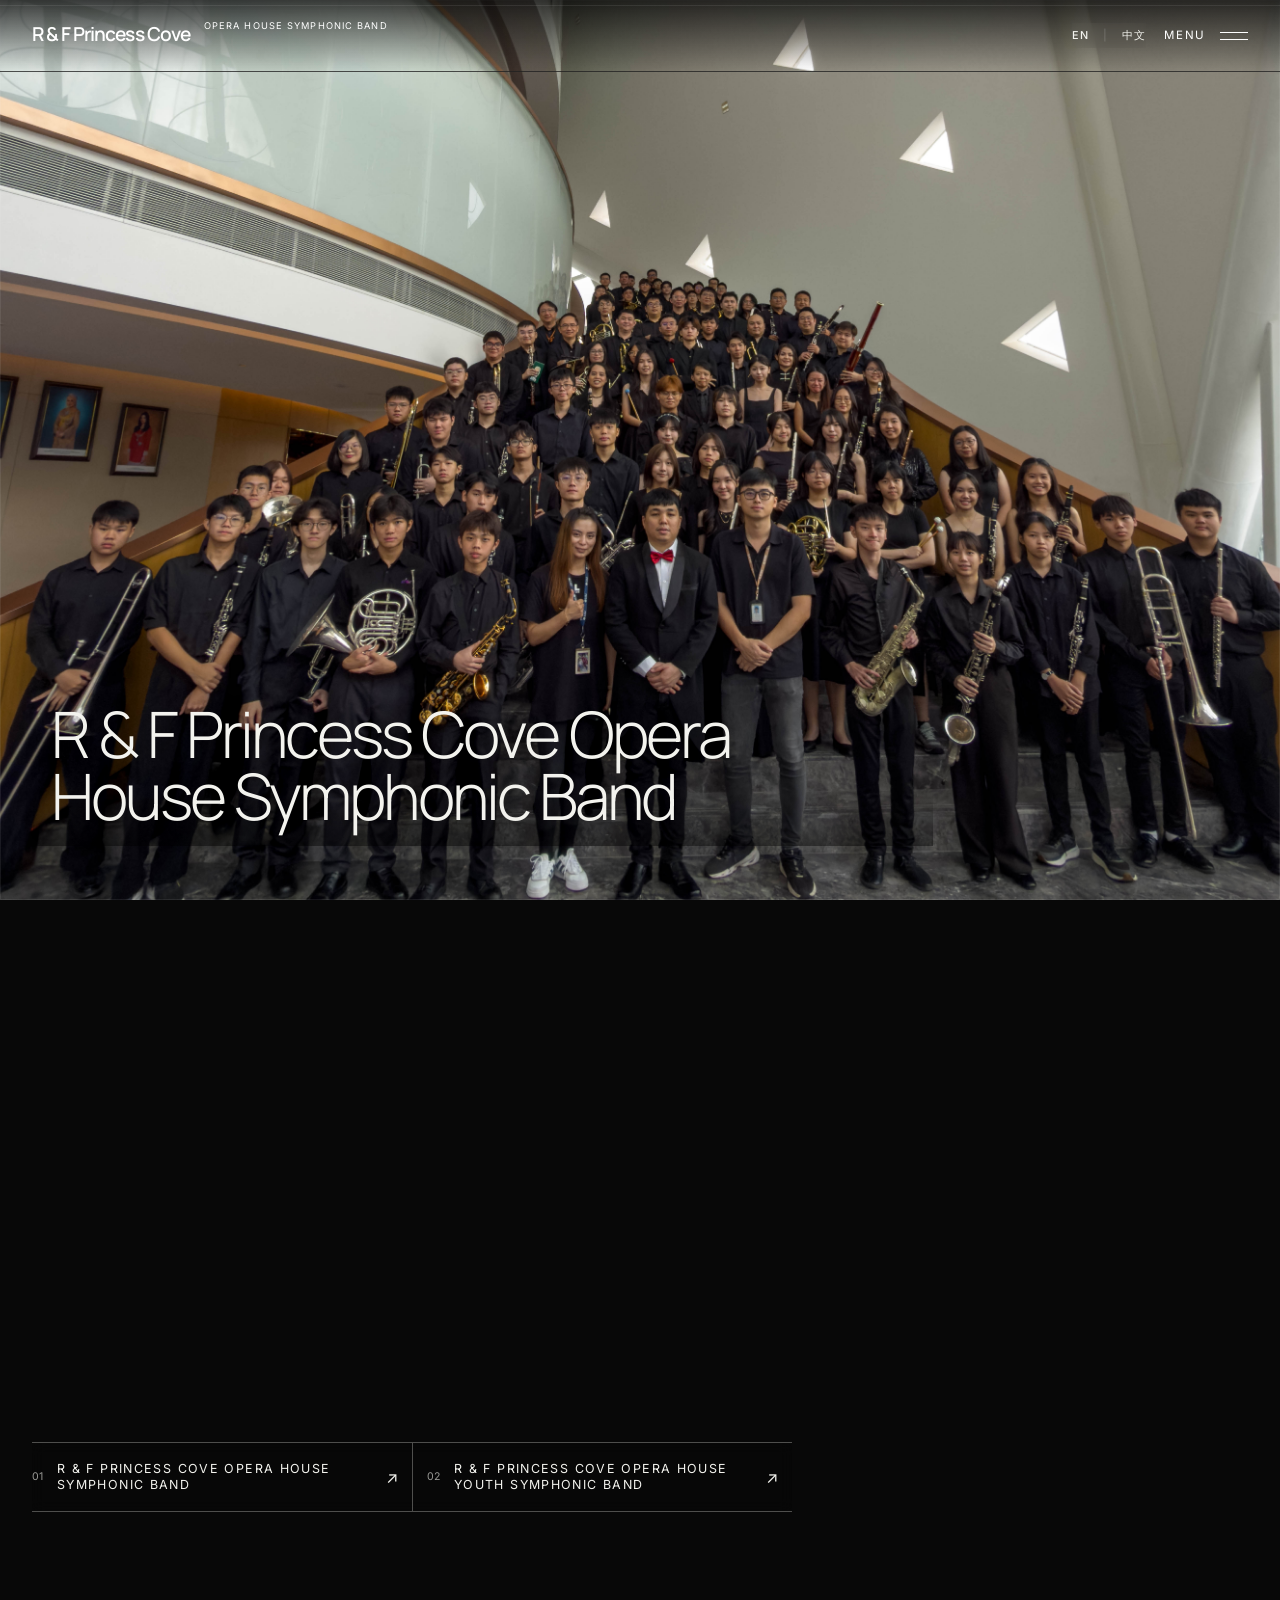
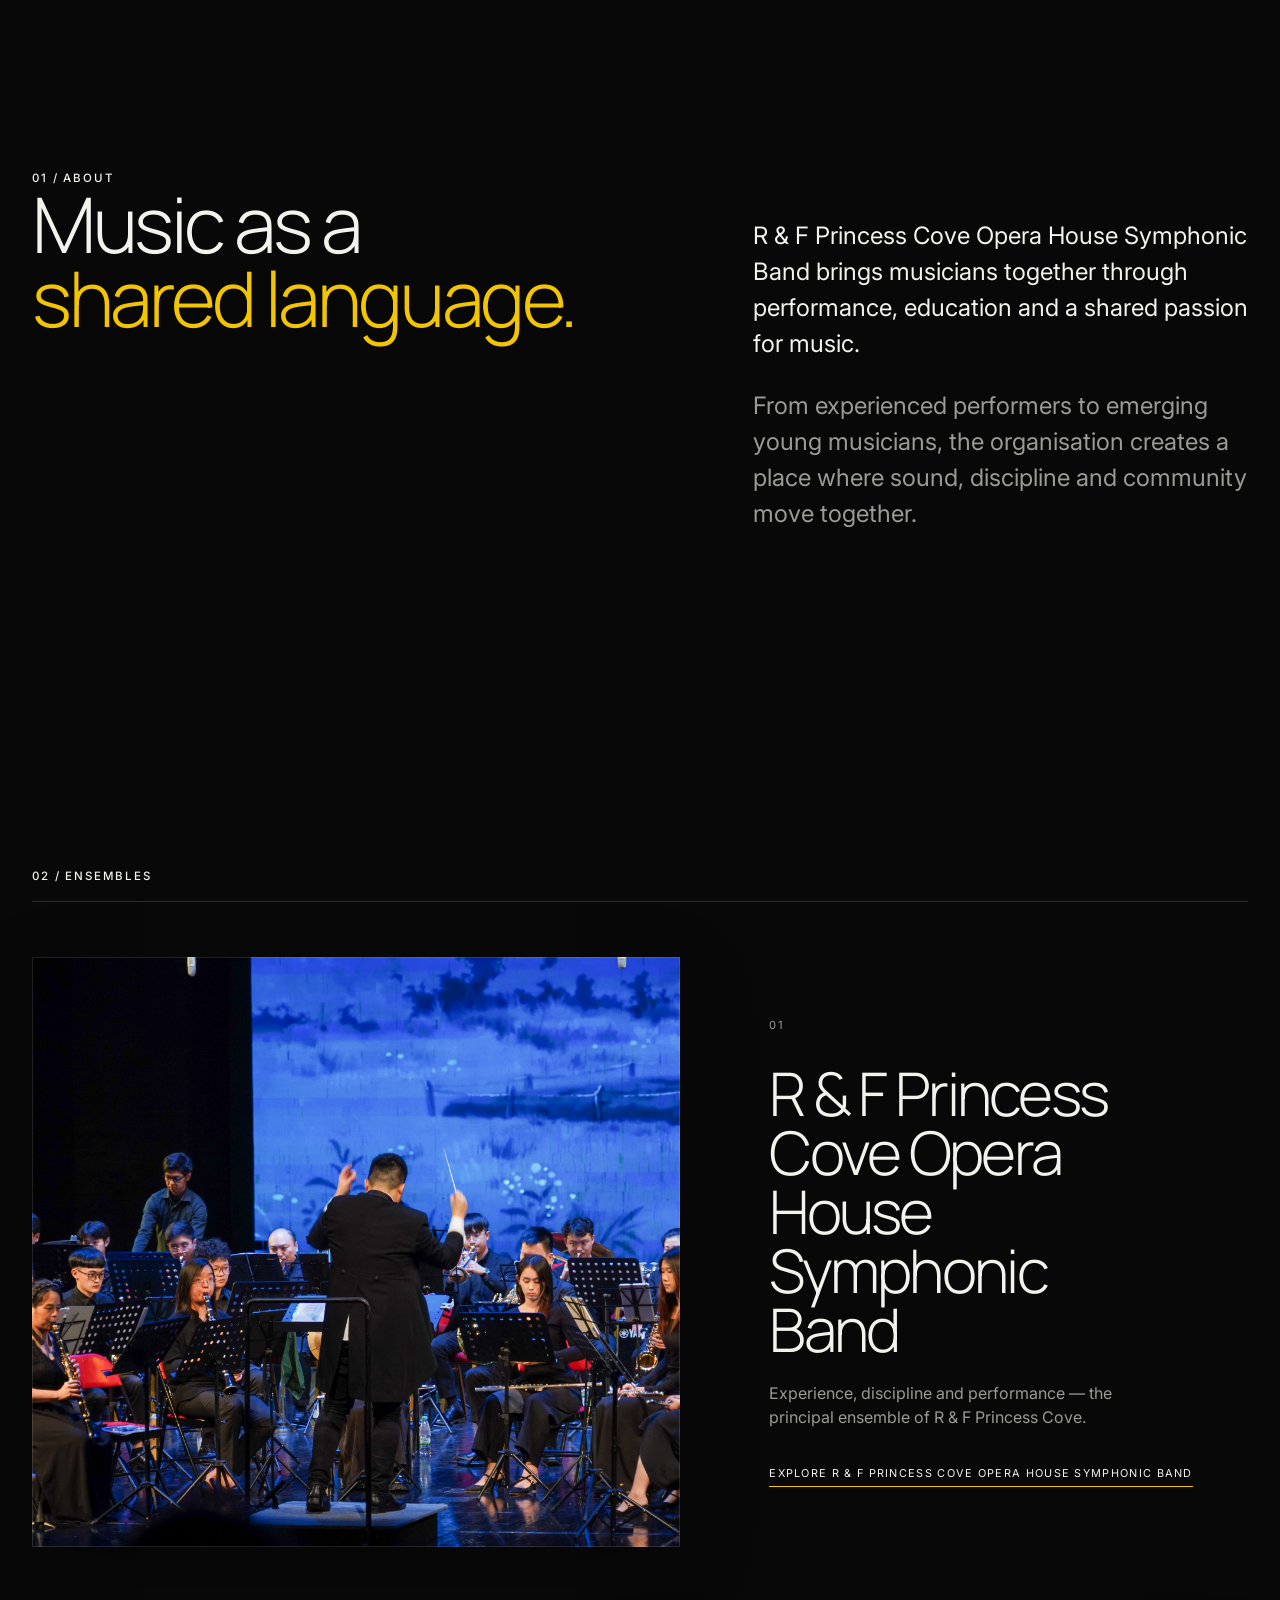
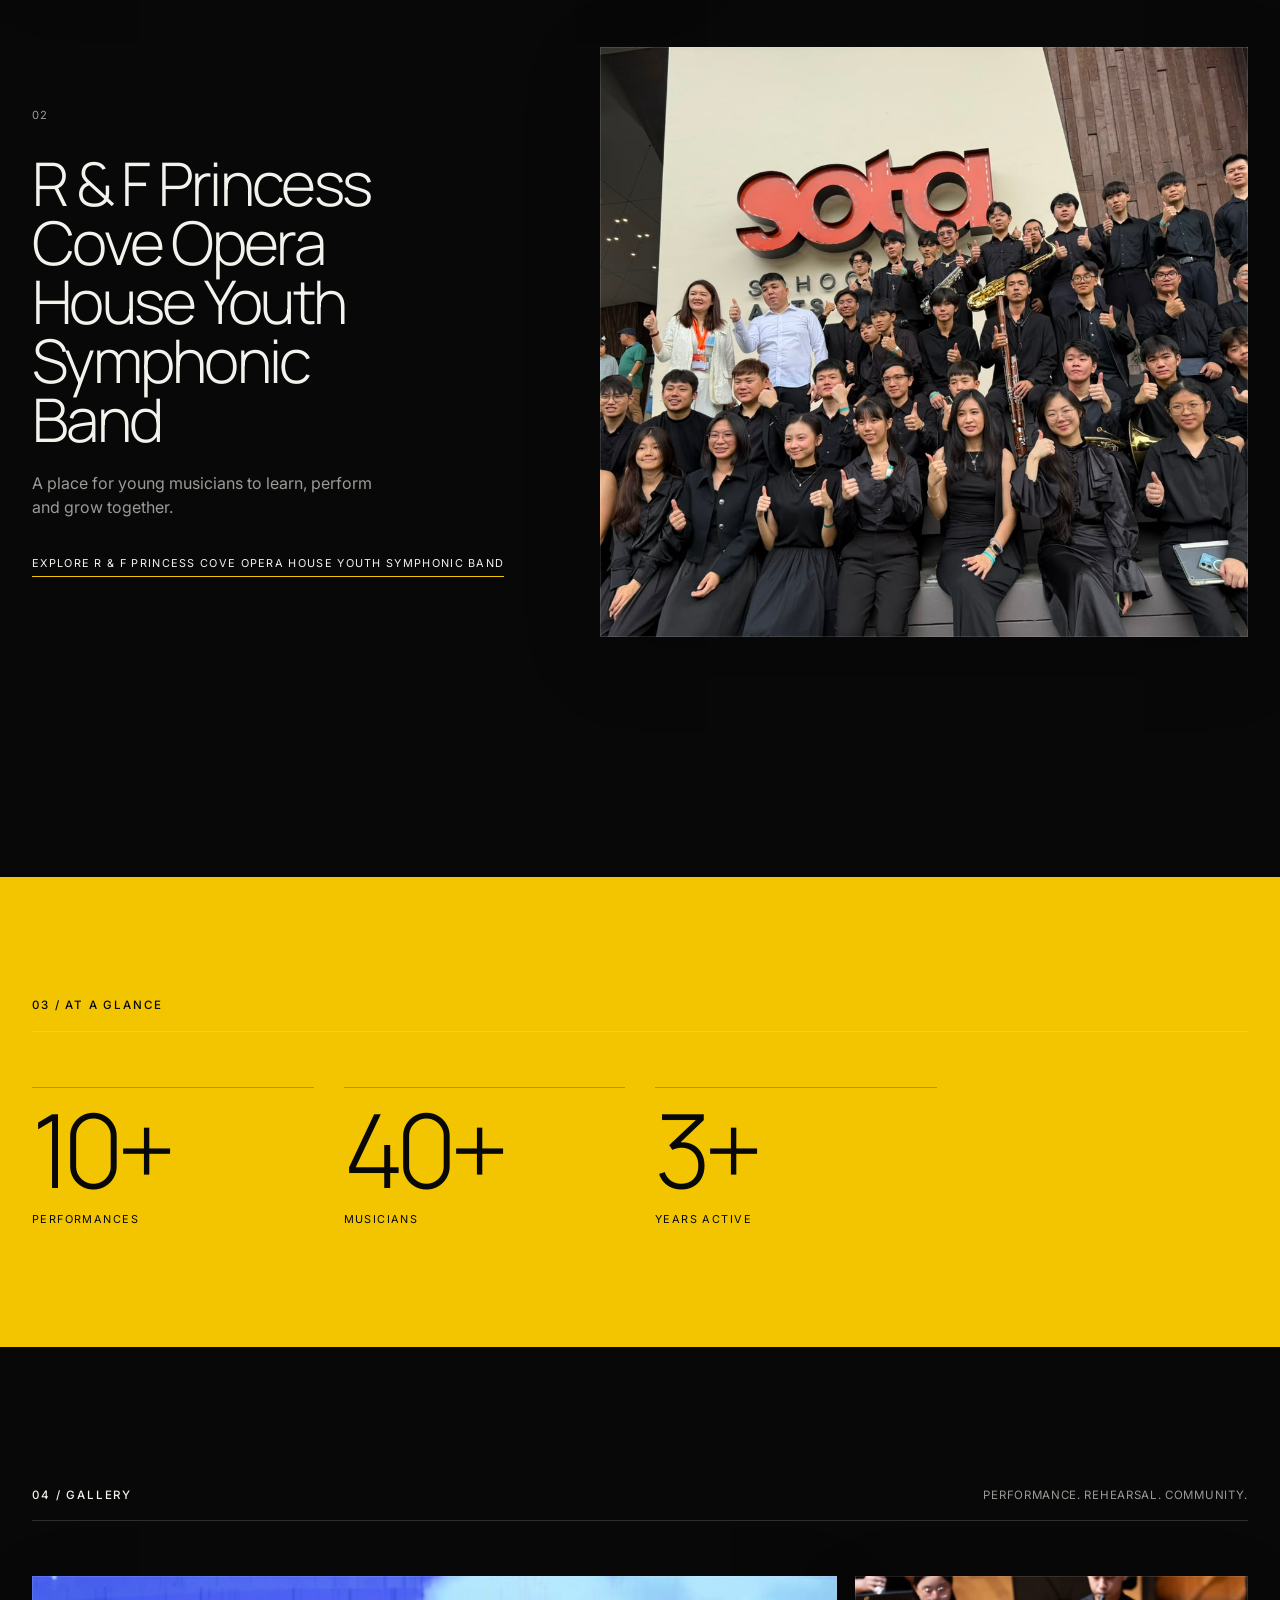
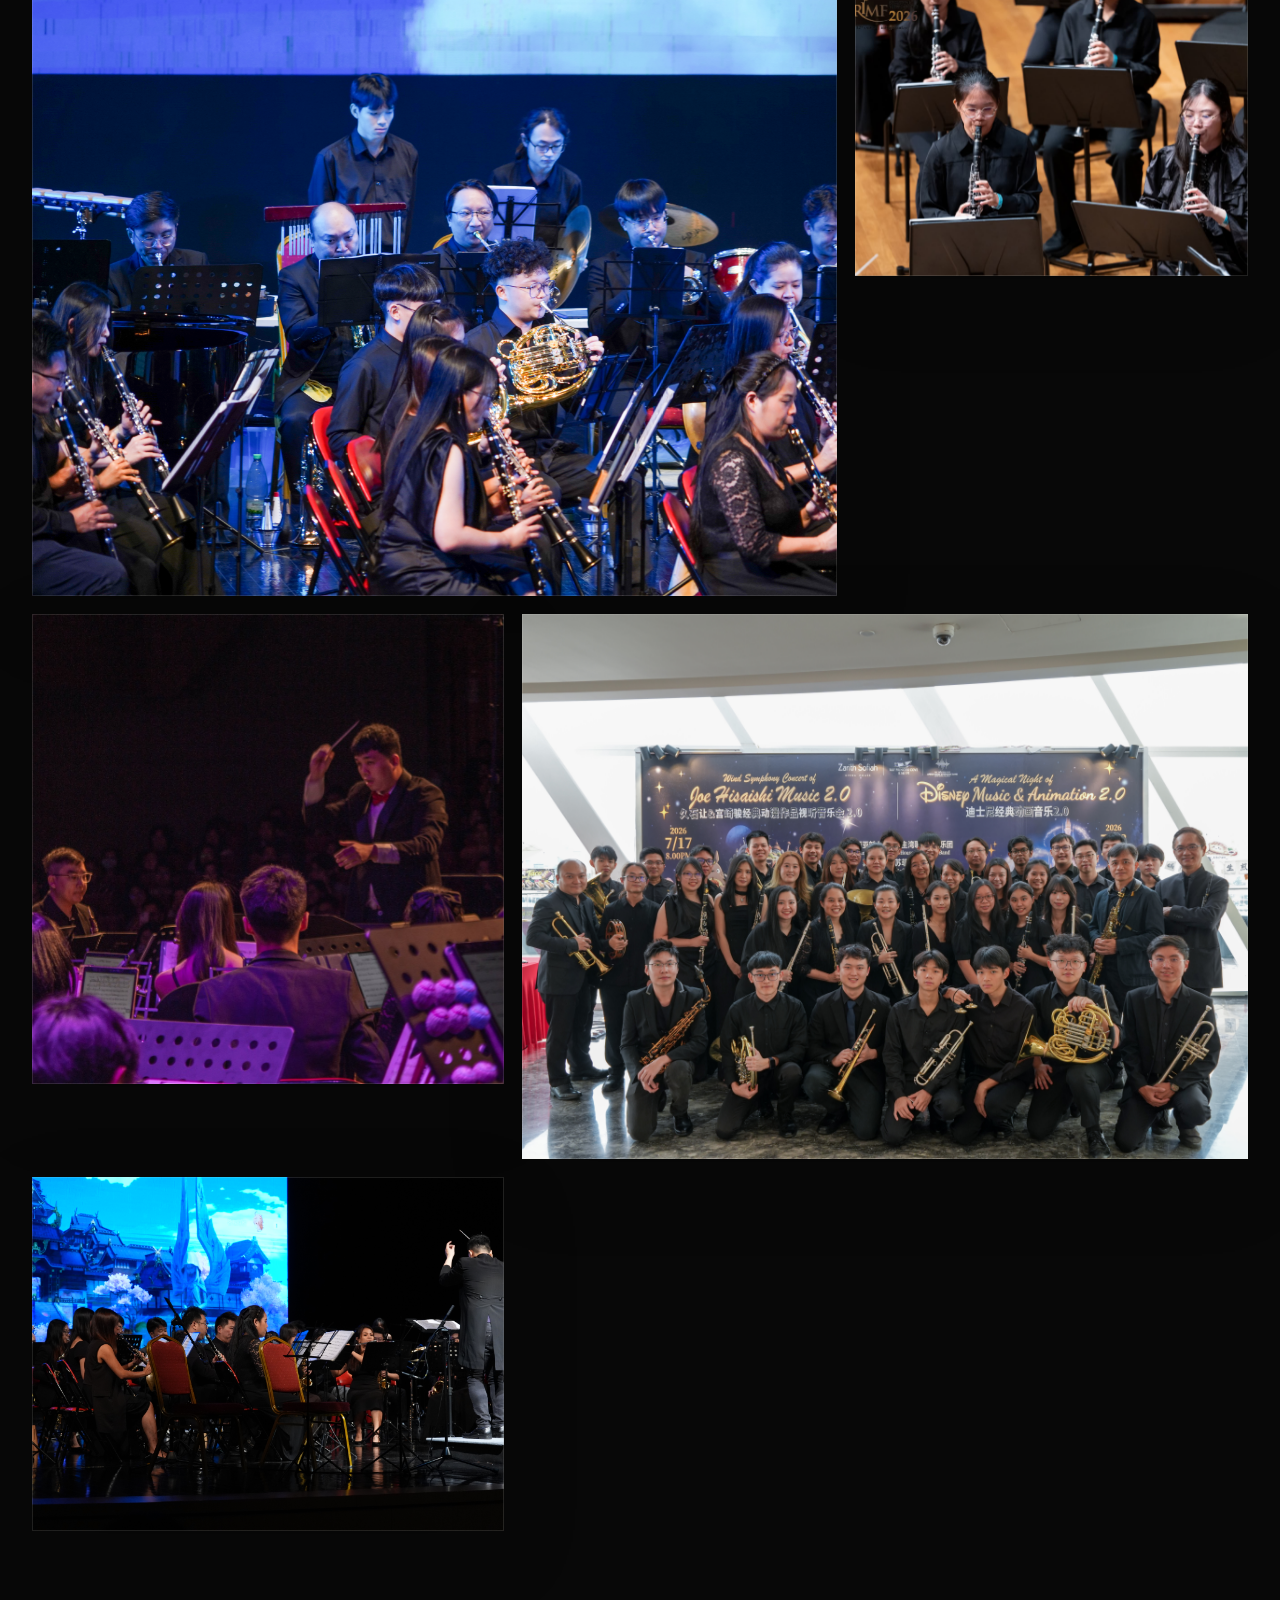
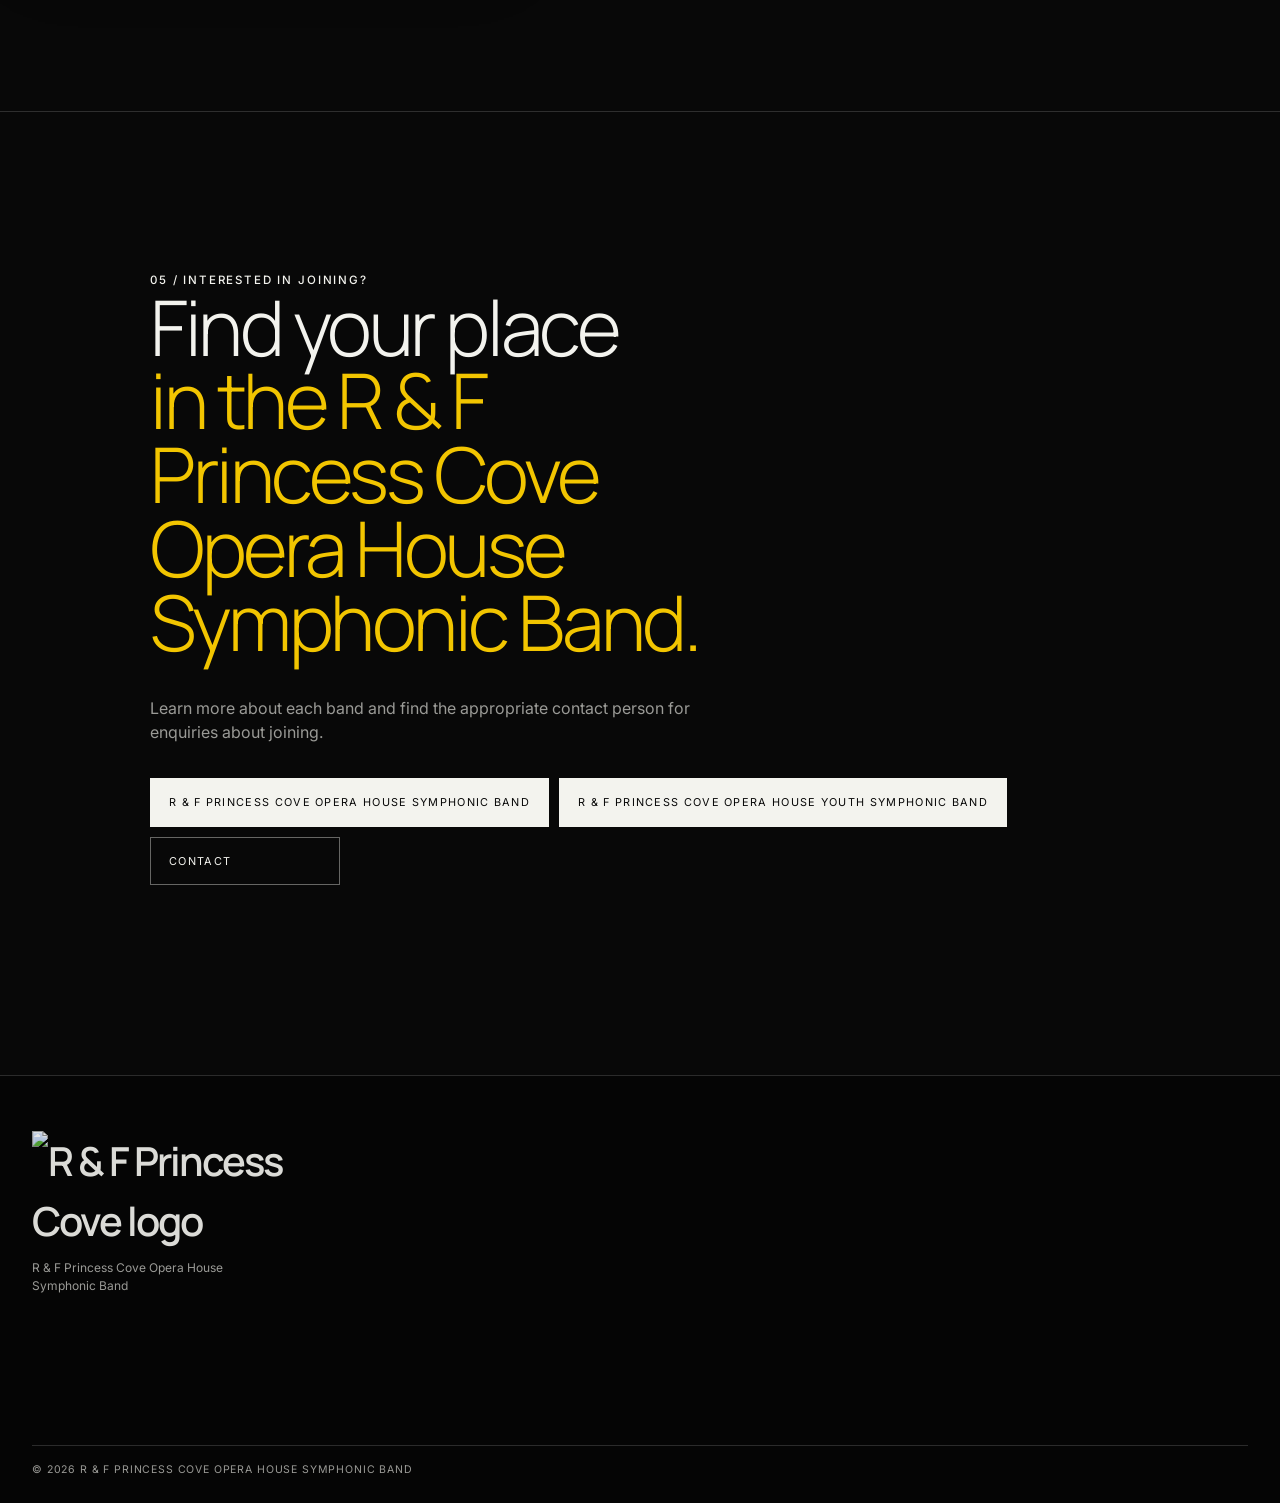
==== index.html @ afe21efc "first upload" ====
<!DOCTYPE html>
<html lang="en">
<head>
<meta charset="utf-8"/>
<meta content="width=device-width, initial-scale=1.0" name="viewport"/>
<meta content="R &amp; F Princess Cove Opera House Symphonic Band (Opera House Symphonic Band) — R &amp; F Princess Cove Opera House Symphonic Band and R &amp; F Princess Cove Opera House Youth Symphonic Band." name="description"/>
<title data-bilingual="" data-en="R &amp; F Princess Cove — R &amp; F Princess Cove Opera House Symphonic Band" data-zh="查丽苏菲雅歌剧院管乐团 — R &amp; F Princess Cove">R &amp; F Princess Cove — R &amp; F Princess Cove Opera House Symphonic Band</title>
<link href="https://fonts.googleapis.com" rel="preconnect"/>
<link crossorigin="" href="https://fonts.gstatic.com" rel="preconnect"/>
<link href="https://fonts.googleapis.com/css2?family=Inter:wght@300;400;500&amp;family=Manrope:wght@300;400;500;600&amp;display=swap" rel="stylesheet"/>
<link href="css/base.css" rel="stylesheet"/>
<link href="css/components.css" rel="stylesheet"/>
<link href="css/home.css" rel="stylesheet"/>
</head>
<body data-page="index">
<a class="skip-link" data-bilingual="" data-en="Skip to content" data-zh="跳到主要内容" href="#main-content">Skip to content</a>
<div class="scroll-progress" data-scroll-progress=""></div>
<header class="site-header" data-header=""><a aria-label="R &amp; F Princess Cove home" class="brand" href="#top"><span class="brand-mark" data-bilingual="" data-en="R &amp; F Princess Cove" data-zh="R &amp; F Princess Cove">R &amp; F Princess Cove</span><span class="brand-subtitle" data-bilingual="" data-en="OPERA HOUSE SYMPHONIC BAND" data-zh="歌剧院管乐团">OPERA HOUSE SYMPHONIC BAND</span></a><div class="header-controls"><button aria-label="Change language" class="language-toggle" data-language-switch="true" type="button"><span>EN</span><span aria-hidden="true" class="lang-divider">|</span><span>中文</span></button><button aria-controls="site-menu" aria-expanded="false" class="menu-toggle" data-menu-toggle="" type="button"><span data-bilingual="" data-en="MENU" data-zh="菜单">MENU</span><span aria-hidden="true" class="menu-icon"><i></i><i></i></span></button></div></header>
<div aria-hidden="true" class="menu-overlay" data-menu="" id="site-menu"><div class="menu-shell"><div class="menu-head"><div class="menu-brand-block"><span class="menu-kicker" data-bilingual="" data-en="R &amp; F PRINCESS COVE" data-zh="R &amp; F PRINCESS COVE">R &amp; F PRINCESS COVE</span><span class="menu-caption" data-bilingual="" data-en="OPERA HOUSE SYMPHONIC BAND" data-zh="歌剧院管乐团">OPERA HOUSE SYMPHONIC BAND</span></div><button aria-label="Close menu" class="menu-close" data-menu-toggle-close="" type="button"><span data-bilingual="" data-en="CLOSE" data-zh="关闭">CLOSE</span> ×</button></div><div class="menu-layout"><nav aria-label="Main navigation" class="menu-primary"><a class="menu-main-link" data-menu-link="" href="index.html"><span data-bilingual="" data-en="Home" data-zh="首页">Home</span><small>01</small></a><a class="menu-main-link" data-menu-link="" href="master-band.html"><span data-bilingual="" data-en="R &amp; F Princess Cove Opera House Symphonic Band" data-zh="查丽苏菲雅歌剧院管乐团">R &amp; F Princess Cove Opera House Symphonic Band</span><small>02</small></a><a class="menu-main-link" data-menu-link="" href="youth-band.html"><span data-bilingual="" data-en="R &amp; F Princess Cove Opera House Youth Symphonic Band" data-zh="查丽苏菲雅歌剧院青年团">R &amp; F Princess Cove Opera House Youth Symphonic Band</span><small>03</small></a><a class="menu-main-link" data-menu-link="" href="contact.html"><span data-bilingual="" data-en="Contact" data-zh="联系我们">Contact</span><small>04</small></a></nav><aside aria-label="Band shortcuts" class="menu-featured"><a class="menu-band-card menu-band-master" data-menu-link="" href="master-band.html"><span class="menu-band-card-bg"></span><span class="menu-band-card-copy"><span class="menu-band-meta" data-bilingual="" data-en="R &amp; F Princess Cove Opera House Symphonic Band" data-zh="查丽苏菲雅歌剧院管乐团">R &amp; F Princess Cove Opera House Symphonic Band</span><strong>01</strong><span class="menu-band-card-title" data-bilingual="" data-en="R &amp; F Princess Cove Opera House Symphonic Band" data-zh="查丽苏菲雅歌剧院管乐团">R &amp; F Princess Cove Opera House Symphonic Band</span><span class="menu-band-cta" data-bilingual="" data-en="Open page ↗" data-zh="进入页面 ↗">Open page ↗</span></span></a><a class="menu-band-card menu-band-youth" data-menu-link="" href="youth-band.html"><span class="menu-band-card-bg"></span><span class="menu-band-card-copy"><span class="menu-band-meta" data-bilingual="" data-en="Youth" data-zh="青年团">Youth</span><strong>02</strong><span class="menu-band-card-title" data-bilingual="" data-en="R &amp; F Princess Cove Opera House Youth Symphonic Band" data-zh="查丽苏菲雅歌剧院青年团">R &amp; F Princess Cove Opera House Youth Symphonic Band</span><span class="menu-band-cta" data-bilingual="" data-en="Open page ↗" data-zh="进入页面 ↗">Open page ↗</span></span></a></aside></div></div></div>
<main id="main-content">
<section aria-labelledby="hero-title" class="hero" id="top">
<div class="hero-background" data-hero-bg="">
<img alt="R &amp; F Princess Cove Opera House Symphonic Band" src="assets/images/home/hero.jpg"/>
<div class="hero-photo-title-wrap">
<h1 class="hero-title hero-photo-title" data-bilingual="" data-en="R &amp; F Princess Cove Opera House Symphonic Band" data-hero-title="" data-zh="查丽苏菲雅歌剧院管乐团" id="hero-title">R &amp; F Princess Cove Opera House Symphonic Band</h1>
</div>
</div>
<div class="hero-content">
<div class="hero-selector" data-band-selector="">
<a class="band-option" data-band="master" href="master-band.html">
<span class="band-option-index">01</span>
<span class="band-option-name" data-bilingual="" data-en="R &amp; F Princess Cove Opera House Symphonic Band" data-zh="查丽苏菲雅歌剧院管乐团">R &amp; F Princess Cove Opera House Symphonic Band</span>
<span class="band-option-arrow">↗</span>
</a>
<a class="band-option" data-band="youth" href="youth-band.html">
<span class="band-option-index">02</span>
<span class="band-option-name" data-bilingual="" data-en="R &amp; F Princess Cove Opera House Youth Symphonic Band" data-zh="查丽苏菲雅歌剧院青年团">R &amp; F Princess Cove Opera House Youth Symphonic Band</span>
<span class="band-option-arrow">↗</span>
</a>
</div>
</div>
</section>
<section class="intro section-dark" id="about">
<div class="container intro-grid">
<div>
<p class="eyebrow" data-bilingual="" data-en="01 / About" data-zh="01 / 关于">01 / About</p>
<h2 class="display-title"><span data-bilingual="" data-en="Music as a" data-zh="音乐作为一种">Music as a</span><br/><em data-bilingual="" data-en="shared language." data-zh="共同的语言。">shared language.</em></h2>
</div>
<div class="intro-copy">
<p data-bilingual="" data-en="R &amp; F Princess Cove Opera House Symphonic Band brings musicians together through performance, education and a shared passion for music." data-zh="查丽苏菲雅歌剧院管乐团通过演出、音乐教育与共同的音乐热情凝聚乐手。">R &amp; F Princess Cove Opera House Symphonic Band brings musicians together through performance, education and a shared passion for music.</p>
<p class="muted" data-bilingual="" data-en="From experienced performers to emerging young musicians, the organisation creates a place where sound, discipline and community move together." data-zh="从经验丰富的演奏者到年轻新秀，这个组织让声音、纪律与社群在同一个空间中共同成长。">From experienced performers to emerging young musicians, the organisation creates a place where sound, discipline and community move together.</p>
</div>
</div>
</section>
<section class="band-preview section-dark">
<div class="container">
<div class="section-heading-row">
<p class="eyebrow" data-bilingual="" data-en="02 / Ensembles" data-zh="02 / 乐团">02 / Ensembles</p>
</div>
<article class="band-card band-card-master reveal-card">
<div class="band-card-media media-placeholder master-placeholder"><img alt="R &amp; F Princess Cove Opera House Symphonic Band placeholder artwork" loading="lazy" src="assets/images/home/homeband.jpg"/></div>
<div class="band-card-content">
<p class="card-index">01</p>
<h2 data-bilingual="" data-en="R &amp; F Princess Cove Opera House Symphonic Band" data-zh="查丽苏菲雅歌剧院管乐团">R &amp; F Princess Cove Opera House Symphonic Band</h2>
<p data-bilingual="" data-en="Experience, discipline and performance — the principal ensemble of R &amp; F Princess Cove." data-zh="经验、纪律与演出——R &amp; F Princess Cove 的核心乐团。">Experience, discipline and performance — the principal ensemble of R &amp; F Princess Cove.</p>
<a class="text-link" data-bilingual="" data-en="Explore R &amp; F Princess Cove Opera House Symphonic Band" data-zh="探索查丽苏菲雅歌剧院管乐团" href="master-band.html">Explore R &amp; F Princess Cove Opera House Symphonic Band</a>
</div>
</article>
<article class="band-card band-card-youth reveal-card">
<div class="band-card-content">
<p class="card-index">02</p>
<h2 data-bilingual="" data-en="R &amp; F Princess Cove Opera House Youth Symphonic Band" data-zh="查丽苏菲雅歌剧院青年团">R &amp; F Princess Cove Opera House Youth Symphonic Band</h2>
<p data-bilingual="" data-en="A place for young musicians to learn, perform and grow together." data-zh="让年轻乐手学习、演出并共同成长的地方。">A place for young musicians to learn, perform and grow together.</p>
<a class="text-link" data-bilingual="" data-en="Explore R &amp; F Princess Cove Opera House Youth Symphonic Band" data-zh="探索查丽苏菲雅歌剧院青年团" href="youth-band.html">Explore R &amp; F Princess Cove Opera House Youth Symphonic Band</a>
</div>
<div class="band-card-media media-placeholder youth-placeholder"><img alt="Youth Band placeholder artwork" loading="lazy" src="assets/images/home/homeyouth.jpg"/></div>
</article>
</div>
</section>
<section class="stats section-yellow">
<div class="container">
<div class="section-heading-row dark-heading">
<p class="eyebrow" data-bilingual="" data-en="03 / At a glance" data-zh="03 / 数据一览">03 / At a glance</p>
</div>
<div class="stats-grid"><div class="stat"><strong>10+</strong><span data-bilingual="" data-en="PERFORMANCES" data-zh="场演出">PERFORMANCES</span></div><div class="stat"><strong>40+</strong><span data-bilingual="" data-en="MUSICIANS" data-zh="位乐手">MUSICIANS</span></div><div class="stat"><strong>3+</strong><span data-bilingual="" data-en="YEARS ACTIVE" data-zh="成立年数">YEARS ACTIVE</span></div></div>
</div>
</section>
<section class="gallery section-dark">
<div class="container">
<div class="section-heading-row">
<p class="eyebrow" data-bilingual="" data-en="04 / Gallery" data-zh="04 / 相册">04 / Gallery</p>
<p class="section-note" data-bilingual="" data-en="Performance. Rehearsal. Community." data-zh="演出 · 排练 · 社群">Performance. Rehearsal. Community.</p>
</div>
<div class="gallery-grid">
<div class="gallery-tile gallery-large media-placeholder"><img alt="R &amp; F Princess Cove Opera House Symphonic Band gallery placeholder" loading="lazy" src="assets/images/home/homeRD3.jpg"/></div>
<div class="gallery-tile gallery-small media-placeholder"><img alt="Youth Band gallery placeholder" loading="lazy" src="assets/images/home/homeRD4.jpeg"/></div>
<div class="gallery-tile gallery-medium media-placeholder"><img alt="R &amp; F Princess Cove Opera House Symphonic Band rehearsal placeholder" loading="lazy" src="assets/images/home/homeRD5.jpg"/></div>
<div class="gallery-tile gallery-wide media-placeholder"><img alt="Youth Band rehearsal placeholder" loading="lazy" src="assets/images/home/homeRD6.jpg"/></div>
<div class="gallery-tile gallery-small media-placeholder"><img alt="R &amp; F Princess Cove Opera House Symphonic Band section placeholder" loading="lazy" src="assets/images/home/homeRD7.JPG"/></div>
</div>
</div>
</section>
<section class="join section-dark">
<div class="container join-inner">
<p class="eyebrow" data-bilingual="" data-en="05 / Interested in joining?" data-zh="05 / 有兴趣加入？">05 / Interested in joining?</p>
<h2 class="display-title"><span data-bilingual="" data-en="Find your place" data-zh="找到属于你的">Find your place</span><br/><em data-bilingual="" data-en="in the R &amp; F Princess Cove Opera House Symphonic Band." data-zh="查丽苏菲雅歌剧院管乐团中的位置。">in the R &amp; F Princess Cove Opera House Symphonic Band.</em></h2>
<p class="join-copy" data-bilingual="" data-en="Learn more about each band and find the appropriate contact person for enquiries about joining." data-zh="了解两个乐团，并通过负责人资讯查询加入方式。">Learn more about each band and find the appropriate contact person for enquiries about joining.</p>
<div class="join-links">
<a class="button button-light" data-bilingual="" data-en="R &amp; F Princess Cove Opera House Symphonic Band" data-zh="查丽苏菲雅歌剧院管乐团" href="master-band.html">R &amp; F Princess Cove Opera House Symphonic Band</a>
<a class="button button-light" data-bilingual="" data-en="R &amp; F Princess Cove Opera House Youth Symphonic Band" data-zh="查丽苏菲雅歌剧院青年团" href="youth-band.html">R &amp; F Princess Cove Opera House Youth Symphonic Band</a>
<a class="button button-outline"data-bilingual="" data-en="contact" data-zh="联系我们" href="contact.html">Contact <span>↗</span></a>
</div>
</div>
</section>
</main>
<footer class="site-footer">
<div class="container footer-top">
<div>
<div class="footer-mark"><img alt="R &amp; F Princess Cove logo" src="https://jb-princesscove.com/assets/rnf-princess-cove-logo-CxdgSK-x.png"/></div>
<p>R &amp; F Princess Cove Opera House<br/>Symphonic Band</p>
</div>
</div>
<div class="container footer-bottom">
<span data-bilingual="" data-en="© 2026 R &amp; F Princess Cove Opera House Symphonic Band" data-zh="© 2026 R &amp; F Princess Cove Opera House Symphonic Band">© 2026 R &amp; F Princess Cove Opera House Symphonic Band</span>
</div>
</footer>
<script src="https://cdn.jsdelivr.net/npm/gsap@3.13.0/dist/gsap.min.js"></script>
<script src="https://cdn.jsdelivr.net/npm/gsap@3.13.0/dist/ScrollTrigger.min.js"></script>
<script src="js/language.js"></script>
<script src="js/navigation.js"></script>
<script src="js/animations.js"></script>
<script src="js/main.js"></script>
</body>
</html>
---- css/base.css ----
:root {
  --black: #080808;
  --black-soft: #101010;
  --white: #f3f3ee;
  --gray: #9a9a96;
  --line: rgba(243, 243, 238, 0.16);
  --yellow: #f2c500;
  --yellow-soft: #f6d64b;
  --container: min(1220px, calc(100vw - 64px));
  --display: 'Manrope', sans-serif;
  --body: 'Inter', sans-serif;
}

* { box-sizing: border-box; }
html { scroll-behavior: smooth; scroll-padding-top: 90px; }
body {
  margin: 0;
  overflow-x: hidden;
  background: var(--black);
  color: var(--white);
  font-family: var(--body);
  font-weight: 400;
  line-height: 1.5;
}
body.menu-open { overflow: hidden; }
a { color: inherit; text-decoration: none; }
button { font: inherit; }
img { display: block; width: 100%; }

.container { width: var(--container); margin: 0 auto; }
.section-dark { background: var(--black); }
.section-yellow { background: var(--yellow); color: var(--black); }

.eyebrow {
  margin: 0;
  font-size: 0.72rem;
  letter-spacing: 0.16em;
  text-transform: uppercase;
  font-weight: 500;
}

.display-title {
  margin: 0;
  font-family: var(--display);
  font-size: clamp(3.2rem, 7vw, 7.5rem);
  line-height: 0.92;
  font-weight: 300;
  letter-spacing: -0.06em;
}
.display-title em { font-style: normal; color: var(--yellow); }
.muted { color: var(--gray); }

@media (max-width: 800px) {
  :root { --container: min(100% - 36px, 680px); }
  .display-title { font-size: clamp(3rem, 15vw, 5rem); }
}

/* V5 visual system refinement */
::selection { background: var(--yellow); color: var(--black); }
html { scrollbar-color: var(--yellow) var(--black); }
body { -webkit-font-smoothing: antialiased; text-rendering: optimizeLegibility; }
img { height: auto; }
.display-title em { text-wrap: balance; }

.scroll-progress {
  position: fixed;
  inset: 0 auto auto 0;
  z-index: 100;
  height: 2px;
  width: 0%;
  background: var(--yellow);
  transform-origin: left center;
  pointer-events: none;
}

.reveal-up { will-change: transform, opacity; }

@media (prefers-reduced-motion: reduce) {
  html { scroll-behavior: auto; }
  *, *::before, *::after { animation-duration: .001ms !important; animation-iteration-count: 1 !important; transition-duration: .001ms !important; }
}

.contact-option { position:relative; overflow:hidden; }
.contact-option::after { content:''; position:absolute; left:0; bottom:0; width:70px; height:2px; background:var(--yellow); transform:scaleX(0); transform-origin:left; transition:transform .35s ease; }
.contact-option:hover::after { transform:scaleX(1); }
.contact-option h2 { transition:color .25s ease, transform .25s ease; }
.contact-option:hover h2 { color:var(--yellow); transform:translateX(4px); }


/* V7 accessibility + interaction polish */
:focus-visible {
  outline: 2px solid var(--yellow);
  outline-offset: 5px;
}
button, a { -webkit-tap-highlight-color: transparent; }
::selection { background: var(--yellow); color: var(--black); }
.media-placeholder { background: #151515; }
@media (max-width: 600px) {
  html { scroll-padding-top: 72px; }
}


.skip-link {
  position: fixed;
  top: 10px;
  left: 10px;
  z-index: 120;
  padding: 10px 14px;
  background: var(--yellow);
  color: var(--black);
  transform: translateY(-150%);
  transition: transform .2s ease;
  font-size: .72rem;
  letter-spacing: .08em;
  text-transform: uppercase;
}
.skip-link:focus { transform: translateY(0); }


/* V12 typography stability: large titles stay readable and do not overlap. */
.display-title {
  font-size: clamp(2.8rem, 6vw, 6.2rem);
  line-height: .96;
  letter-spacing: -.045em;
  max-width: 12ch;
  text-wrap: balance;
  overflow-wrap: anywhere;
}

@media (max-width: 700px) {
  .display-title {
    font-size: clamp(2.35rem, 11vw, 4.4rem);
    line-height: .98;
    max-width: 10ch;
  }
}
---- css/components.css ----
.site-header {
  position: fixed;
  inset: 0 0 auto;
  z-index: 50;
  display: flex;
  justify-content: space-between;
  align-items: flex-start;
  padding: 28px 32px;
  pointer-events: none;
  mix-blend-mode: difference;
}
.site-header > * { pointer-events: auto; }

.brand { display: inline-flex; align-items: flex-start; gap: 14px; color: white; }
.brand-mark, .footer-mark {
  font-family: var(--display);
  font-weight: 600;
  letter-spacing: -0.05em;
}
.brand-mark { font-size: 1.2rem; }
.brand-subtitle { font-size: 0.58rem; line-height: 1.25; letter-spacing: 0.12em; }

.menu-toggle {
  border: 0;
  background: transparent;
  color: white;
  display: flex;
  gap: 14px;
  align-items: center;
  cursor: pointer;
  font-size: 0.72rem;
  letter-spacing: 0.15em;
}
.menu-icon { width: 28px; display: grid; gap: 6px; }
.menu-icon i { display: block; height: 1px; width: 100%; background: currentColor; transition: transform .3s ease; }
.menu-toggle[aria-expanded="true"] .menu-icon i:first-child { transform: translateY(3.5px) rotate(45deg); }
.menu-toggle[aria-expanded="true"] .menu-icon i:last-child { transform: translateY(-3.5px) rotate(-45deg); }

.menu-overlay {
  position: fixed;
  inset: 0;
  z-index: 40;
  background: var(--black);
  transform: translateY(-100%);
  visibility: hidden;
}
.menu-inner { min-height: 100%; width: var(--container); margin: 0 auto; padding: 150px 0 40px; display: flex; flex-direction: column; }
.menu-links { margin-top: 32px; display: grid; }
.menu-links a {
  display: flex;
  justify-content: space-between;
  align-items: baseline;
  border-bottom: 1px solid var(--line);
  padding: 18px 0 22px;
  font-family: var(--display);
  font-weight: 300;
  font-size: clamp(3rem, 7vw, 7rem);
  letter-spacing: -0.06em;
  transition: color .25s ease, padding-left .25s ease;
}
.menu-links a span { font-family: var(--body); font-size: .72rem; color: var(--gray); letter-spacing: .1em; }
.menu-links a:hover { color: var(--yellow); padding-left: 14px; }
.menu-footer { margin-top: auto; padding-top: 24px; display: flex; justify-content: space-between; color: var(--gray); font-size: .7rem; letter-spacing: .08em; text-transform: uppercase; }

.button {
  display: inline-flex;
  gap: 18px;
  align-items: center;
  justify-content: space-between;
  padding: 15px 18px;
  min-width: 190px;
  border: 1px solid transparent;
  text-transform: uppercase;
  letter-spacing: .12em;
  font-size: .68rem;
  transition: transform .25s ease, background .25s ease, color .25s ease;
}
.button:hover { transform: translateY(-3px); }
.button-light { background: var(--white); color: var(--black); }
.button-light:hover { background: var(--yellow); }
.button-outline { border-color: rgba(243,243,238,.4); color: var(--white); }
.button-outline:hover { border-color: var(--yellow); color: var(--yellow); }

.text-link {
  display: inline-flex;
  gap: 10px;
  align-items: center;
  text-transform: uppercase;
  letter-spacing: .12em;
  font-size: .68rem;
  border-bottom: 1px solid var(--yellow);
  padding-bottom: 5px;
}
.text-link span { color: var(--yellow); }

@media (max-width: 700px) {
  .site-header { padding: 20px 18px; }
  .brand-subtitle { display: none; }
  .menu-inner { padding-top: 120px; }
  .menu-links a { font-size: clamp(2.8rem, 15vw, 5rem); }
  .menu-footer { flex-direction: column; gap: 6px; }
}

/* Global footer refinement */
.site-footer {
  background: var(--black);
  border-top: 1px solid var(--line);
  padding: 70px 0 24px;
}
.site-footer .footer-grid {
  width: var(--container);
  margin: 0 auto;
  display: grid;
  grid-template-columns: 1.2fr .8fr .8fr;
  gap: 40px;
}
.site-footer .footer-brand {
  font-family: var(--display);
  font-size: clamp(2.5rem, 6vw, 6.5rem);
  font-weight: 300;
  line-height: .9;
  letter-spacing: -.06em;
}
.site-footer .footer-meta {
  color: var(--gray);
  font-size: .7rem;
  letter-spacing: .1em;
  text-transform: uppercase;
}
.site-footer .footer-links { display:grid; gap:10px; align-content:start; }
.site-footer .footer-links a { color:var(--white); font-size:.8rem; }
.site-footer .footer-links a:hover { color:var(--yellow); }
.site-footer .footer-bottom {
  width: var(--container);
  margin: 70px auto 0;
  padding-top: 16px;
  border-top: 1px solid var(--line);
  display:flex;
  justify-content:space-between;
  gap:20px;
  color:var(--gray);
  font-size:.66rem;
  letter-spacing:.08em;
  text-transform:uppercase;
}
@media (max-width:800px) {
  .site-footer .footer-grid { grid-template-columns:1fr; gap:28px; }
  .site-footer .footer-bottom { flex-direction:column; margin-top:45px; }
}

/* V5 navigation / control polish */
.site-header::after {
  content: '';
  position: absolute;
  inset: 0;
  height: 1px;
  background: rgba(243,243,238,.18);
  transform: translateY(calc(100% + 4px));
  opacity: .45;
}
.brand { transition: opacity .25s ease, transform .25s ease; }
.brand:hover { opacity: .78; transform: translateY(-1px); }
.menu-toggle { position: relative; padding: 7px 0; }
.menu-toggle::after { content:''; position:absolute; left:0; right:42px; bottom:0; height:1px; background: currentColor; transform: scaleX(0); transform-origin:left; transition:transform .3s ease; }
.menu-toggle:hover::after { transform:scaleX(1); }
.button, .text-link { position:relative; overflow:hidden; }
.button span, .text-link span { display:inline-block; transition: transform .3s ease; }
.button:hover span, .text-link:hover span { transform: translate(3px,-3px); }
.site-footer .footer-mark { width: min(260px, 70vw); }
.site-footer .footer-mark img { width:100%; max-width:260px; opacity:.9; }

@media (max-width:700px) {
  .site-header::after { transform: translateY(calc(100% + 2px)); }
  .site-footer .footer-mark { width: 220px; }
}


/* V7 header state */
.site-header.is-scrolled {
  background: rgba(8,8,8,.72);
  backdrop-filter: blur(14px);
  -webkit-backdrop-filter: blur(14px);
}
.site-header.is-scrolled::after { opacity: .8; }
.menu-overlay { overscroll-behavior: contain; }
.menu-links a[aria-current="page"] { color: var(--yellow); }
@media (max-width: 700px) {
  .site-header.is-scrolled { background: rgba(8,8,8,.82); }
}

/* V8 menu redesign ------------------------------------------------------- */
.menu-overlay {
  position: fixed;
  inset: 0;
  z-index: 60;
  visibility: hidden;
  opacity: 0;
  background: var(--black);
  color: var(--white);
  transform: translateY(-8px);
  overflow-y: auto;
  overscroll-behavior: contain;
}
.menu-shell {
  width: var(--container);
  min-height: 100%;
  margin: 0 auto;
  padding: 118px 0 28px;
  display: flex;
  flex-direction: column;
}
.menu-topline,
.menu-bottomline {
  display: flex;
  justify-content: space-between;
  align-items: center;
  gap: 20px;
}
.menu-topline {
  padding-bottom: 22px;
  border-bottom: 1px solid var(--line);
}
.menu-page-label,
.menu-bottomline {
  color: var(--gray);
  font-size: .68rem;
  letter-spacing: .11em;
  text-transform: uppercase;
}
.menu-layout {
  flex: 1;
  display: grid;
  grid-template-columns: minmax(0, 1.12fr) minmax(300px, .78fr);
  gap: clamp(40px, 7vw, 110px);
  padding: 42px 0 58px;
}
.menu-primary {
  display: flex;
  flex-direction: column;
  justify-content: center;
}
.menu-main-link {
  position: relative;
  display: grid;
  grid-template-columns: minmax(0, 1fr) auto;
  align-items: baseline;
  gap: 20px;
  padding: 12px 0 18px;
  border-bottom: 1px solid var(--line);
  color: var(--white);
  overflow: hidden;
}
.menu-main-link::before {
  content: '';
  position: absolute;
  inset: auto 0 0;
  height: 2px;
  background: var(--yellow);
  transform: scaleX(0);
  transform-origin: left;
  transition: transform .45s cubic-bezier(.22,.8,.2,1);
}
.menu-main-link > span {
  font-family: var(--display);
  font-size: clamp(2.8rem, 6.2vw, 6.7rem);
  font-weight: 300;
  line-height: .9;
  letter-spacing: -.065em;
  transition: color .35s ease, transform .45s cubic-bezier(.22,.8,.2,1);
}
.menu-main-link small {
  color: var(--gray);
  font-size: .68rem;
  letter-spacing: .12em;
  transition: color .3s ease;
}
.menu-main-link:hover > span,
.menu-main-link.current > span,
.menu-main-link:hover small,
.menu-main-link.current small {
  color: var(--yellow);
}
.menu-main-link:hover > span { transform: translateX(8px); }
.menu-main-link:hover::before,
.menu-main-link.current::before { transform: scaleX(1); }

.menu-featured {
  display: flex;
  flex-direction: column;
  justify-content: center;
  min-width: 0;
}
.menu-featured > .eyebrow { margin-bottom: 16px; }
.menu-band-list { display: grid; gap: 12px; }
.menu-band-card {
  position: relative;
  display: block;
  min-height: 210px;
  overflow: hidden;
  border: 1px solid rgba(243,243,238,.18);
  background: #121212;
}
.menu-band-card-bg {
  position: absolute;
  inset: 0;
  background-size: cover;
  background-position: center;
  opacity: .48;
  transform: scale(1.02);
  transition: transform .75s cubic-bezier(.22,.8,.2,1), opacity .45s ease;
}
.menu-band-master .menu-band-card-bg {
  background-image: linear-gradient(135deg, rgba(242,197,0,.16), rgba(8,8,8,.72)), url('../assets/images/master/hero.svg');
}
.menu-band-youth .menu-band-card-bg {
  background-image: linear-gradient(135deg, rgba(242,197,0,.12), rgba(8,8,8,.72)), url('../assets/images/youth/hero.svg');
}
.menu-band-card::after {
  content: '';
  position: absolute;
  inset: 0;
  background: linear-gradient(180deg, rgba(8,8,8,.04), rgba(8,8,8,.86));
}
.menu-band-card-copy {
  position: relative;
  z-index: 2;
  height: 100%;
  min-height: 210px;
  padding: 22px;
  display: flex;
  flex-direction: column;
  justify-content: space-between;
}
.menu-band-meta {
  color: var(--gray);
  font-size: .65rem;
  letter-spacing: .11em;
  text-transform: uppercase;
}
.menu-band-card strong {
  font-family: var(--display);
  font-size: clamp(2rem, 4vw, 4.3rem);
  font-weight: 300;
  line-height: .88;
  letter-spacing: -.06em;
}
.menu-band-cta {
  align-self: flex-end;
  padding-top: 12px;
  border-top: 1px solid rgba(243,243,238,.2);
  width: 100%;
  display: flex;
  justify-content: space-between;
  color: var(--white);
  font-size: .68rem;
  letter-spacing: .13em;
  text-transform: uppercase;
}
.menu-band-cta b { color: var(--yellow); font-size: 1rem; font-weight: 400; }
.menu-band-card:hover .menu-band-card-bg { transform: scale(1.07); opacity: .7; }

.menu-bottomline {
  padding-top: 18px;
  border-top: 1px solid var(--line);
}

.menu-toggle { z-index: 70; }
.menu-toggle > span:first-child { transition: color .25s ease; }
.menu-toggle[aria-expanded="true"] > span:first-child { color: var(--yellow); }

@media (max-width: 900px) {
  .menu-layout { grid-template-columns: 1fr; gap: 32px; padding: 34px 0 42px; }
  .menu-primary { justify-content: flex-start; }
  .menu-featured { max-width: 760px; }
  .menu-band-list { grid-template-columns: 1fr 1fr; }
  .menu-band-card, .menu-band-card-copy { min-height: 180px; }
}

@media (max-width: 650px) {
  .menu-shell { padding: 88px 0 20px; }
  .menu-topline { align-items: flex-start; }
  .menu-page-label { text-align: right; }
  .menu-layout { gap: 24px; padding: 24px 0 34px; }
  .menu-main-link > span { font-size: clamp(2.5rem, 14vw, 4.5rem); }
  .menu-main-link { padding: 10px 0 14px; }
  .menu-band-list { grid-template-columns: 1fr; }
  .menu-band-card, .menu-band-card-copy { min-height: 170px; }
  .menu-bottomline { align-items: flex-start; flex-direction: column; gap: 7px; }
  .menu-bottomline span:last-child { color: #71716e; }
}


/* V9 language control */
.language-toggle {
  position: relative;
  border: 1px solid rgba(243,243,238,.34);
  background: rgba(8,8,8,.18);
  color: var(--white);
  padding: 8px 11px;
  display: inline-flex;
  align-items: center;
  gap: 7px;
  font-size: .62rem;
  letter-spacing: .11em;
  text-transform: uppercase;
  cursor: pointer;
  backdrop-filter: blur(8px);
  -webkit-backdrop-filter: blur(8px);
  transition: color .25s ease, border-color .25s ease, background .25s ease;
}
.language-toggle:hover, .language-toggle.is-cn { border-color: var(--yellow); color: var(--yellow); background: rgba(8,8,8,.36); }
.language-toggle span[aria-hidden="true"] { opacity: .45; }
.language-toggle span[data-lang-cn] { font-size: .66rem; }
@media (max-width: 700px) {
  .site-header { gap: 10px; align-items: center; }
  .language-toggle { margin-left: auto; padding: 7px 9px; }
  .menu-toggle { margin-left: 2px; }
}


/* V11 MENU: solid legibility over colourful photography */
.site-header{z-index:120;mix-blend-mode:normal;background:linear-gradient(180deg,rgba(8,8,8,.76),rgba(8,8,8,0));border-bottom:1px solid rgba(243,243,238,.08);padding:20px 32px;}
.site-header.is-scrolled{background:rgba(8,8,8,.86);}
.header-controls{display:flex;align-items:center;gap:18px;}
.language-toggle{order:1;background:transparent;border:0;color:var(--white);padding:7px 0;cursor:pointer;font:500 .68rem/1 var(--body);letter-spacing:.10em;}
.language-toggle:hover{color:var(--yellow);}
.lang-divider{color:rgba(243,243,238,.38);padding:0 7px;}
.menu-toggle{order:2;}
.menu-overlay{z-index:110;visibility:hidden;pointer-events:none;opacity:1!important;transform:none!important;background:rgba(5,5,5,.90)!important;backdrop-filter:blur(18px) saturate(.8);-webkit-backdrop-filter:blur(18px) saturate(.8);overflow-y:auto;}
.menu-shell{width:var(--container);min-height:100%;margin:0 auto;padding:138px 0 36px;}
.menu-head{display:flex;justify-content:space-between;align-items:flex-start;border-bottom:1px solid rgba(243,243,238,.18);padding-bottom:18px;}
.menu-brand-block{display:grid;gap:5px}.menu-kicker{font:500 .72rem/1 var(--body);letter-spacing:.18em;color:var(--yellow)}.menu-caption{font:.62rem/1 var(--body);letter-spacing:.12em;color:var(--gray)}
.menu-close{background:rgba(8,8,8,.55);border:1px solid rgba(243,243,238,.28);color:var(--white);padding:11px 13px;cursor:pointer;font:.64rem/1 var(--body);letter-spacing:.12em}.menu-close:hover{border-color:var(--yellow);color:var(--yellow)}
.menu-layout{grid-template-columns:minmax(0,1.03fr) minmax(320px,.97fr);gap:clamp(32px,5.5vw,90px);padding:34px 0 18px;}
.menu-primary{justify-content:flex-start}.menu-main-link{padding:14px 0 16px;background:rgba(5,5,5,.10)}.menu-main-link>span{font-size:clamp(2.3rem,5.4vw,5.8rem);text-shadow:0 2px 18px rgba(0,0,0,.65)}.menu-main-link:hover>span,.menu-main-link.current>span{color:var(--yellow)}
.menu-featured{justify-content:flex-start;gap:12px}.menu-band-card{min-height:236px;border-color:rgba(243,243,238,.26);background:#090909}.menu-band-card-bg{opacity:.13;filter:saturate(.55)}.menu-band-card::after{background:linear-gradient(180deg,rgba(0,0,0,.25),rgba(0,0,0,.94))}.menu-band-card-copy{min-height:236px;padding:20px 22px}.menu-band-card-title{font:300 clamp(1.35rem,2.2vw,2.25rem)/1 var(--display);color:var(--white);text-shadow:0 3px 24px rgba(0,0,0,.8);}.menu-band-meta{color:var(--yellow)}.menu-band-cta{color:var(--white)}
@media(max-width:850px){.site-header{padding:18px}.header-controls{gap:12px}.menu-shell{padding:108px 0 26px}.menu-layout{grid-template-columns:1fr;gap:28px}.menu-main-link>span{font-size:clamp(2.45rem,10vw,5rem)}.menu-band-card,.menu-band-card-copy{min-height:185px}}


/* V11.1 polish */
.hero-background{background:#080808;}
.hero-background img{filter:none!important;}
.menu-overlay{background:rgba(5,5,5,.91)!important;}
.menu-shell{padding-top:138px;}
.menu-main-link>span{font-size:clamp(2.15rem,5vw,5.25rem);max-width:15ch;}
.menu-band-card-title{line-height:1.04;max-width:24ch;}
@media(max-width:850px){.menu-shell{padding-top:108px}.menu-main-link>span{font-size:clamp(2.25rem,9vw,4.8rem);max-width:100%}}
---- css/home.css ----
.hero {
  min-height: 180vh;
  position: relative;
  background: var(--black);
}
.hero-background {
  position: sticky;
  top: 0;
  height: 100svh;
  overflow: hidden;
  transform-origin: center center;
  border-radius: 0;
}
.hero-background img {
  height: 100%;
  object-fit: cover;
  filter: grayscale(1) contrast(.92) brightness(.72);
}
.hero-scrim { position: absolute; inset: 0; background: linear-gradient(180deg, rgba(0,0,0,.1), rgba(0,0,0,.55)); }
.hero-content { position: absolute; inset: 0; width: var(--container); margin: 0 auto; display: flex; flex-direction: column; justify-content: center; padding-top: 8vh; }
.hero-eyebrow { margin-bottom: 18px; }
.hero-title {
  margin: 0;
  max-width: 1100px;
  font-family: var(--display);
  font-size: clamp(4.5rem, 13vw, 13rem);
  line-height: .82;
  letter-spacing: -.075em;
  font-weight: 300;
}
.hero-selector { width: min(650px, 100%); margin-top: clamp(32px, 7vh, 72px); display: grid; grid-template-columns: 1fr 1fr; border-top: 1px solid rgba(243,243,238,.3); }
.band-option { display: grid; grid-template-columns: auto 1fr auto; align-items: center; gap: 14px; padding: 18px 14px 18px 0; border-bottom: 1px solid rgba(243,243,238,.3); transition: color .25s ease, padding-left .25s ease; }
.band-option + .band-option { border-left: 1px solid rgba(243,243,238,.3); padding-left: 14px; }
.band-option:hover { color: var(--yellow); padding-left: 10px; }
.band-option-index { font-size: .66rem; color: var(--gray); }
.band-option-name { font-size: .78rem; letter-spacing: .11em; text-transform: uppercase; }
.band-option-arrow { font-size: 1rem; }
.scroll-hint { position: absolute; left: 50%; bottom: 36px; transform: translateX(-50%); display: grid; justify-items: center; gap: 10px; font-size: .64rem; letter-spacing: .16em; }
.scroll-line { width: 1px; height: 60px; background: var(--yellow); transform-origin: top; }

.intro { padding: 150px 0 170px; }
.intro-grid { display: grid; grid-template-columns: 1.1fr .9fr; gap: 9vw; align-items: start; }
.intro-copy { padding-top: 48px; max-width: 520px; font-size: clamp(1.1rem, 2vw, 1.5rem); line-height: 1.5; }
.intro-copy p { margin: 0 0 26px; }

.band-preview { padding: 140px 0; }
.section-heading-row { display: flex; justify-content: space-between; gap: 24px; align-items: baseline; border-bottom: 1px solid var(--line); padding-bottom: 16px; margin-bottom: 55px; }
.section-note { margin: 0; color: var(--gray); font-size: .72rem; letter-spacing: .06em; text-transform: uppercase; }
.dark-heading .section-note { color: rgba(8,8,8,.62); }
.band-card { display: grid; grid-template-columns: 1.15fr .85fr; gap: 7vw; align-items: center; margin-bottom: 100px; }
.band-card-youth { grid-template-columns: .85fr 1.15fr; }
.band-card-media { min-height: 590px; }
.media-placeholder { background: linear-gradient(135deg, #292929, #151515); display: grid; place-items: center; color: #5d5d59; letter-spacing: .12em; font-size: .65rem; overflow: hidden; }
.master-placeholder { background: radial-gradient(circle at 70% 25%, #555 0, #202020 38%, #111 78%); }
.youth-placeholder { background: radial-gradient(circle at 35% 30%, #494949 0, #1d1d1d 42%, #101010 78%); }
.band-card-content { max-width: 450px; }
.card-index { margin: 0 0 18px; color: var(--yellow); font-size: .7rem; letter-spacing: .12em; }
.band-card-content h2 { margin: 0 0 22px; font-family: var(--display); font-size: clamp(4rem, 8vw, 8rem); line-height: .82; font-weight: 300; letter-spacing: -.07em; }
.band-card-content p { max-width: 360px; color: var(--gray); margin-bottom: 30px; }

.stats { padding: 120px 0; }
.stats-grid { display: grid; grid-template-columns: repeat(4, 1fr); gap: 30px; }
.stat { border-top: 1px solid rgba(8,8,8,.25); padding-top: 18px; }
.stat strong { display: block; font-family: var(--display); font-size: clamp(3.7rem, 8vw, 8rem); font-weight: 300; letter-spacing: -.07em; line-height: .85; }
.stat span { display: block; margin-top: 18px; font-size: .68rem; letter-spacing: .13em; }

.gallery { padding: 140px 0 180px; }
.gallery-grid { display: grid; grid-template-columns: 1.2fr .8fr 1fr; gap: 18px; align-items: start; }
.gallery-tile { min-height: 260px; }
.gallery-large { grid-column: span 2; min-height: 620px; }
.gallery-small { min-height: 300px; }
.gallery-medium { min-height: 470px; }
.gallery-wide { grid-column: span 2; min-height: 360px; }

.join { padding: 160px 0 190px; border-top: 1px solid var(--line); }
.join-inner { max-width: 980px; }
.join-copy { max-width: 560px; color: var(--gray); font-size: 1rem; margin: 38px 0 34px; }
.join-links { display: flex; flex-wrap: wrap; gap: 10px; }

.site-footer { background: #050505; border-top: 1px solid var(--line); padding: 55px 0 25px; }
.footer-top { display: flex; justify-content: space-between; gap: 40px; align-items: flex-start; padding-bottom: 80px; }
.footer-mark { font-size: 2.5rem; }
.footer-top p { margin: 8px 0 0; color: var(--gray); font-size: .75rem; line-height: 1.5; }
.footer-nav { display: grid; gap: 8px; text-transform: uppercase; letter-spacing: .11em; font-size: .68rem; }
.footer-nav a:hover { color: var(--yellow); }
.footer-bottom { padding-top: 18px; border-top: 1px solid var(--line); display: flex; justify-content: space-between; gap: 20px; color: var(--gray); font-size: .65rem; }

@media (max-width: 900px) {
  .hero { min-height: 155vh; }
  .hero-selector { grid-template-columns: 1fr; }
  .band-option + .band-option { border-left: 0; padding-left: 0; }
  .intro-grid { grid-template-columns: 1fr; gap: 20px; }
  .intro-copy { padding-top: 0; }
  .band-card, .band-card-youth { grid-template-columns: 1fr; gap: 32px; }
  .band-card-youth .band-card-media { order: -1; }
  .band-card-media { min-height: 450px; }
  .stats-grid { grid-template-columns: 1fr 1fr; row-gap: 48px; }
  .gallery-grid { grid-template-columns: 1fr 1fr; }
  .gallery-large, .gallery-wide { grid-column: span 2; }
}

@media (max-width: 620px) {
  .hero-content { padding-top: 90px; }
  .hero-title { font-size: clamp(4rem, 22vw, 7rem); }
  .hero-background img { object-position: 55% center; }
  .intro, .band-preview, .gallery { padding: 100px 0; }
  .stats { padding: 90px 0; }
  .gallery-grid { grid-template-columns: 1fr; }
  .gallery-large, .gallery-wide { grid-column: auto; }
  .gallery-large { min-height: 460px; }
  .gallery-medium, .gallery-wide { min-height: 300px; }
  .footer-top, .footer-bottom { flex-direction: column; }
  .footer-top { padding-bottom: 55px; }
}

/* V5 homepage refinement */
.hero-background::after,
.band-card-media::after,
.gallery-tile::after,
.band-gallery-tile::after,
.sound-feature::after {
  content:'';
  position:absolute;
  inset:0;
  border:1px solid rgba(243,243,238,.12);
  pointer-events:none;
}
.hero-background, .band-card-media, .gallery-tile, .band-gallery-tile, .sound-feature { position:relative; }
.media-placeholder img { width:100%; height:100%; object-fit:cover; transition: transform 1.1s cubic-bezier(.16,1,.3,1), filter .5s ease; }
.band-card-media:hover img, .gallery-tile:hover img, .band-gallery-tile:hover img, .sound-feature:hover img { transform:scale(1.045); filter:saturate(1.05); }
.hero-background img { transform:scale(1.04); }
.hero-selector { background:rgba(8,8,8,.24); backdrop-filter: blur(7px); }
.band-option { min-height:66px; }
.band-card { position:relative; }
.band-card-content { position:relative; z-index:2; }
.band-card-media { box-shadow:0 20px 70px rgba(0,0,0,.22); }
.stats { position:relative; overflow:hidden; }
.stats::before { content:'R & F'; position:absolute; right:-2vw; bottom:-.35em; font:300 clamp(8rem,24vw,26rem)/.7 var(--display); letter-spacing:-.09em; opacity:.055; pointer-events:none; }
.stats .container { position:relative; z-index:1; }
.stat strong { transition:transform .35s ease; }
.stat:hover strong { transform:translateY(-5px); }
.gallery-grid { perspective:1000px; }
.gallery-tile { box-shadow:0 24px 70px rgba(0,0,0,.18); }
.join { position:relative; overflow:hidden; }
.join::before { content:'JOIN'; position:absolute; right:-.04em; top:.2em; font:300 clamp(10rem,30vw,34rem)/.7 var(--display); letter-spacing:-.1em; color:rgba(243,243,238,.025); pointer-events:none; }
.join-inner { position:relative; z-index:1; }
@media (max-width:620px) {
  .hero-selector { backdrop-filter: blur(4px); }
  .band-card-media { min-height:390px; }
  .stats::before { font-size:32vw; }
}

/* V6 — cinematic hero stage */
.hero-stage-note {
  position: absolute;
  left: var(--container);
  right: var(--container);
  bottom: 7.5vh;
  z-index: 3;
  display: grid;
  grid-template-columns: auto minmax(80px, 220px);
  align-items: center;
  gap: 18px;
  width: fit-content;
  max-width: calc(100vw - 64px);
  opacity: 0;
  pointer-events: none;
}
.hero-stage-note .eyebrow { color: rgba(243,243,238,.72); white-space: nowrap; }
.hero-stage-rule { display: block; width: 100%; height: 1px; background: var(--yellow); transform-origin: left center; }
.hero-content::after {
  content: '';
  position: absolute;
  left: 0;
  right: 0;
  bottom: -15vh;
  height: 26vh;
  background: linear-gradient(180deg, rgba(8,8,8,0), rgba(8,8,8,.48));
  pointer-events: none;
}
.hero-selector .band-option {
  position: relative;
}
.hero-selector .band-option::before {
  content: '';
  position: absolute;
  inset: 0;
  background: linear-gradient(90deg, rgba(242,197,0,.08), transparent 70%);
  transform: scaleX(0);
  transform-origin: left;
  transition: transform .45s cubic-bezier(.16,1,.3,1);
  pointer-events: none;
}
.hero-selector .band-option:hover::before { transform: scaleX(1); }

@media (max-width: 700px) {
  .hero-stage-note {
    left: 18px;
    right: 18px;
    bottom: 5.5vh;
    max-width: calc(100vw - 36px);
    grid-template-columns: 1fr;
    gap: 10px;
  }
  .hero-stage-note .eyebrow { white-space: normal; }
  .hero-stage-rule { max-width: 180px; }
}


/* V7 cinematic refinement */
.hero-background::after {
  content: '';
  position: absolute;
  inset: 0;
  border: 1px solid rgba(243,243,238,.08);
  pointer-events: none;
}
.band-card-media, .gallery-tile { overflow: hidden; }
.band-card-media img, .gallery-tile img { transition: transform .8s cubic-bezier(.2,.65,.2,1), filter .6s ease; }
.band-card:hover .band-card-media img, .gallery-tile:hover img { transform: scale(1.035); }
.hero-stage-note { letter-spacing: .11em; }
@media (max-width: 700px) {
  .hero { min-height: 155vh; }
  .hero-content { padding-top: 12vh; }
  .hero-title { font-size: clamp(4rem, 20vw, 8rem); }
  .hero-selector { grid-template-columns: 1fr; }
  .band-option + .band-option { border-left: 0; padding-left: 0; }
  .hero-background { height: 94svh; }
}


/* V11: real hero.jpg should display without any grey wash */
.hero-background img{filter:none!important;}
.hero-scrim{display:none!important;}
.hero-title{font-size:clamp(2.9rem,7.4vw,8.6rem);line-height:.92;letter-spacing:-.055em;}
@media(max-width:700px){.hero-title{font-size:clamp(2.5rem,11.5vw,5.2rem)}}


/* V12 home hero stability */
.hero-content {
  justify-content: flex-end;
  padding-top: 0;
  padding-bottom: 12vh;
  z-index: 4;
}
.hero-title {
  max-width: min(900px, 78vw);
  font-size: clamp(2.4rem, 5.5vw, 5.8rem);
  line-height: 1.02;
  letter-spacing: -.045em;
  text-wrap: balance;
  position: relative;
  z-index: 2;
}
.hero-selector { position: relative; z-index: 3; }
.hero-content::after { z-index: -1; }
@media (max-width: 700px) {
  .hero { min-height: 165vh; }
  .hero-content { padding-bottom: 9vh; }
  .hero-title { max-width: calc(100vw - 36px); font-size: clamp(2.15rem, 10.8vw, 4.4rem); }
}

/* V13 final: keep the homepage band title inside the photo, stable and restrained. */
.hero-background { overflow: hidden; }
.hero-background img { filter: none; }
.hero-photo-title-wrap {
  position: absolute;
  left: clamp(22px, 4vw, 64px);
  right: clamp(22px, 4vw, 64px);
  bottom: clamp(42px, 8vh, 90px);
  z-index: 4;
  pointer-events: none;
}
.hero-photo-title {
  margin: 0;
  max-width: min(880px, 76vw);
  font-size: clamp(2rem, 5vw, 5.2rem);
  line-height: .98;
  letter-spacing: -.045em;
  font-weight: 300;
  text-wrap: balance;
  text-shadow: 0 5px 24px rgba(0,0,0,.55);
}
.hero-photo-title-wrap::before {
  content: '';
  position: absolute;
  left: -18px;
  bottom: -18px;
  width: min(72vw, 900px);
  height: 42%;
  background: linear-gradient(180deg, rgba(0,0,0,0), rgba(0,0,0,.42));
  z-index: -1;
}
@media (max-width: 700px) {
  .hero-photo-title-wrap { left: 18px; right: 18px; bottom: 34px; }
  .hero-photo-title { max-width: 92vw; font-size: clamp(1.8rem, 8vw, 3.1rem); line-height: 1.02; }
  .hero-photo-title-wrap::before { left: -12px; width: 100%; }
}

/* V14 visual fixes ------------------------------------------------------ */
/* EDIT GUIDE: keep large decorative lettering inside the visible canvas. */
.stats::before {
  right: auto;
  left: -7vw;
  bottom: auto;
  top: -2.6em;
}
.join::before {
  right: auto;
  left: -0.03em;
  top: -0.18em;
}

/* Section 02: long band names should be calm and easy to scan. */
.band-card-content h2 {
  font-size: clamp(2.45rem, 4.7vw, 4.9rem);
  line-height: 0.98;
  letter-spacing: -0.045em;
  max-width: 11ch;
  text-wrap: balance;
}
.band-card-content {
  max-width: 500px;
}

/* The first gallery image uses the same hover treatment as every other tile. */
.gallery-grid .gallery-tile img {
  will-change: transform;
  transform-origin: center center;
}
.gallery-grid .gallery-tile:hover img {
  transform: scale(1.045);
}

/* Home hero selector: don't let the long names crowd the photo. */
.hero-selector {
  width: min(760px, 100%);
  max-width: 100%;
}
.band-option-name {
  line-height: 1.3;
}

@media (max-width: 900px) {
  .band-card-content h2 {
    max-width: 13ch;
    font-size: clamp(2.3rem, 7vw, 4.6rem);
  }
}
@media (max-width: 620px) {
  .band-card-content h2 {
    max-width: 100%;
    font-size: clamp(2.05rem, 9vw, 3.7rem);
    line-height: 1.02;
  }
  .stats::before {
    left: -8vw;
    top: -1.8em;
  }
  .join::before {
    left: -0.08em;
    top: -0.08em;
  }
}

/* V15 language + visual refinement: keep decorative copy subtle and away from the reading area. */
.stats::before { left: -2.5vw; top: -1.15em; opacity: .035; font-size: clamp(7rem, 18vw, 20rem); }
.join::before { left: -0.02em; top: -0.08em; opacity: .022; font-size: clamp(8rem, 22vw, 24rem); }
@media (max-width: 620px) { .stats::before { left:-4vw; top:-.7em; } .join::before { left:-.04em; top:-.03em; } }
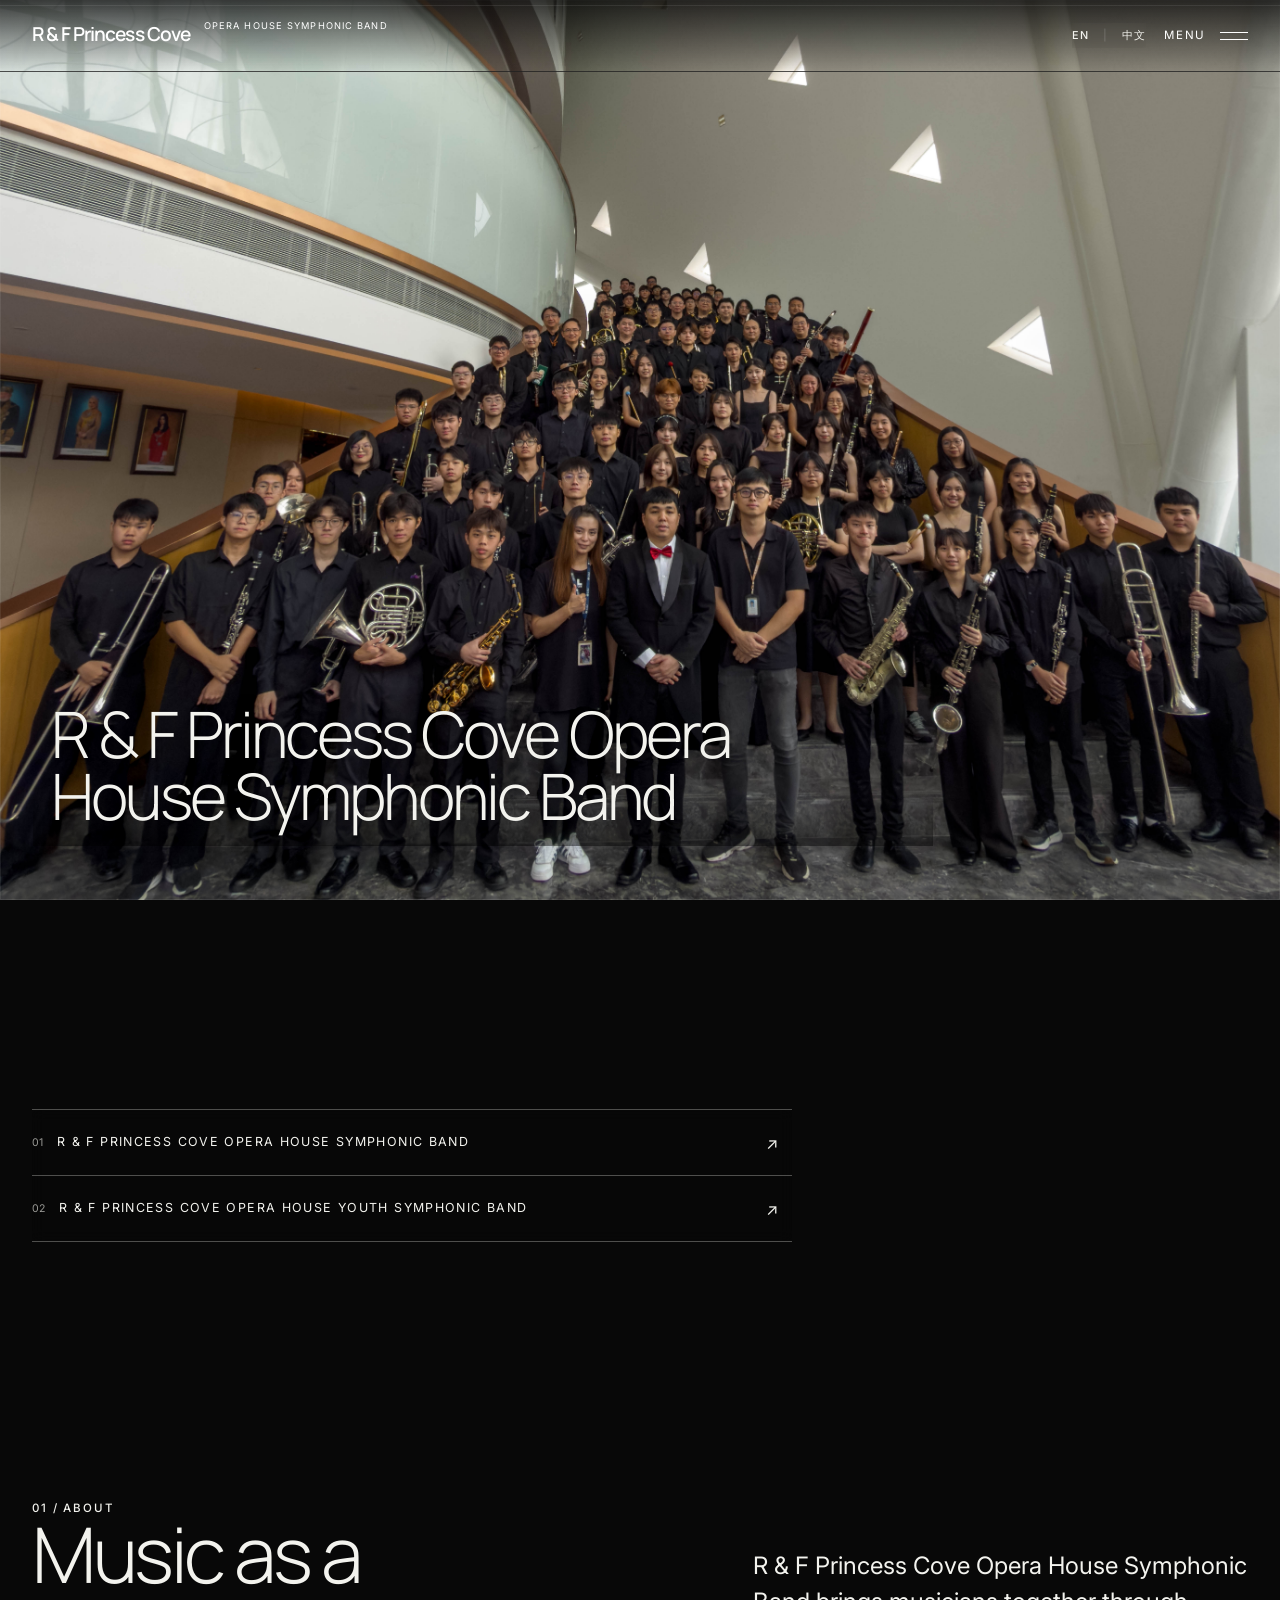
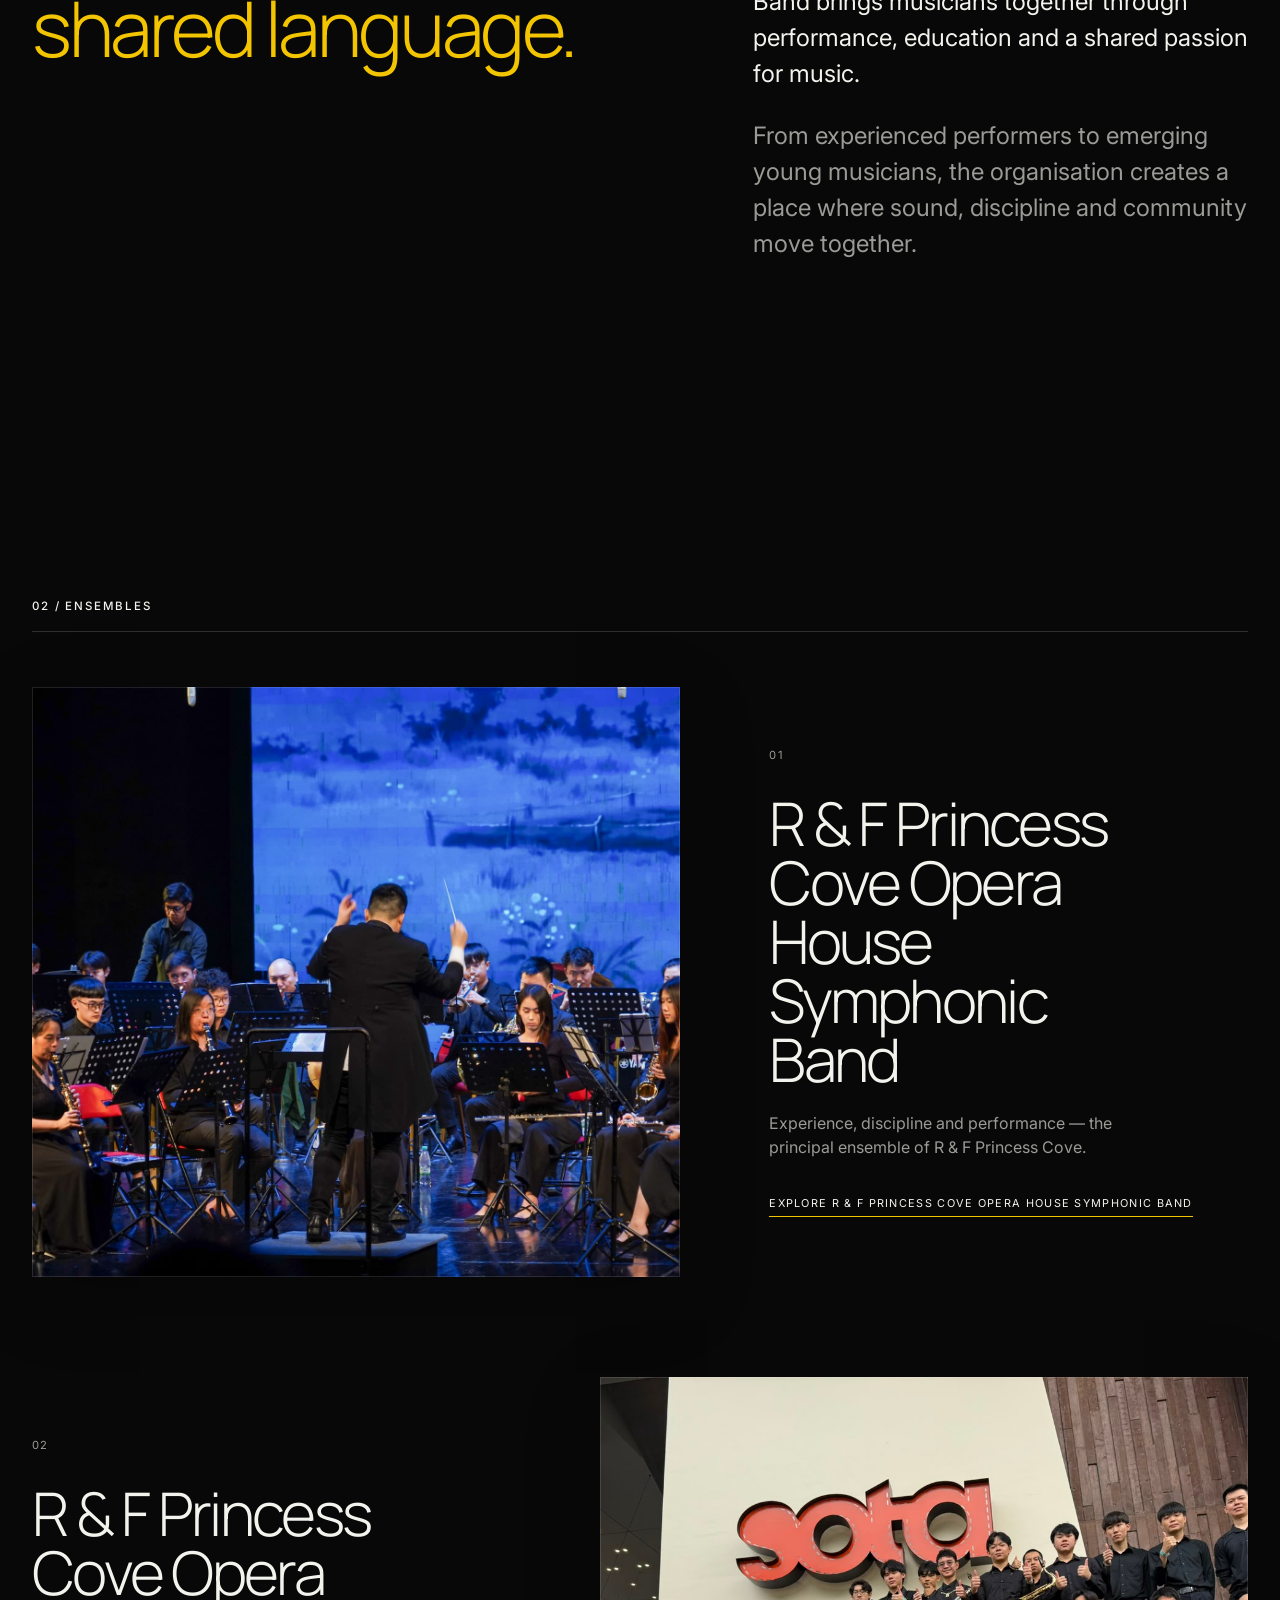
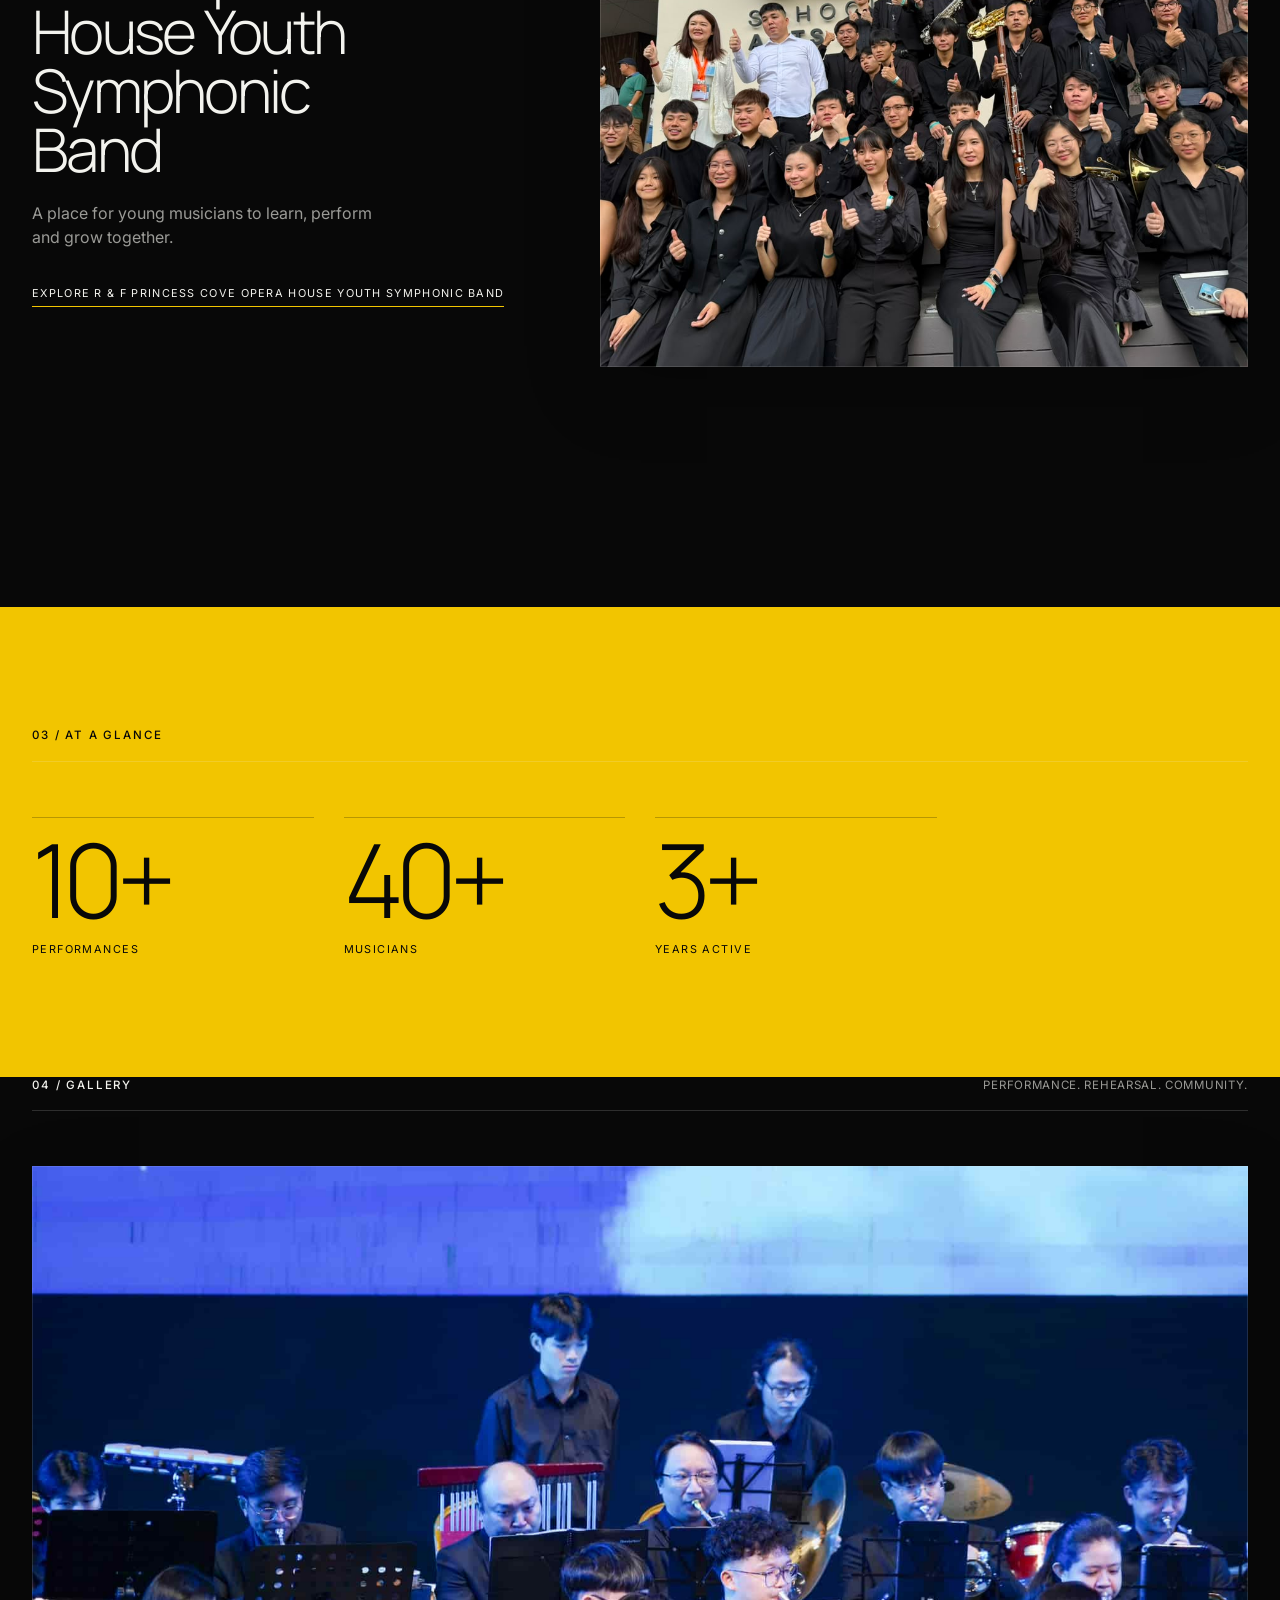
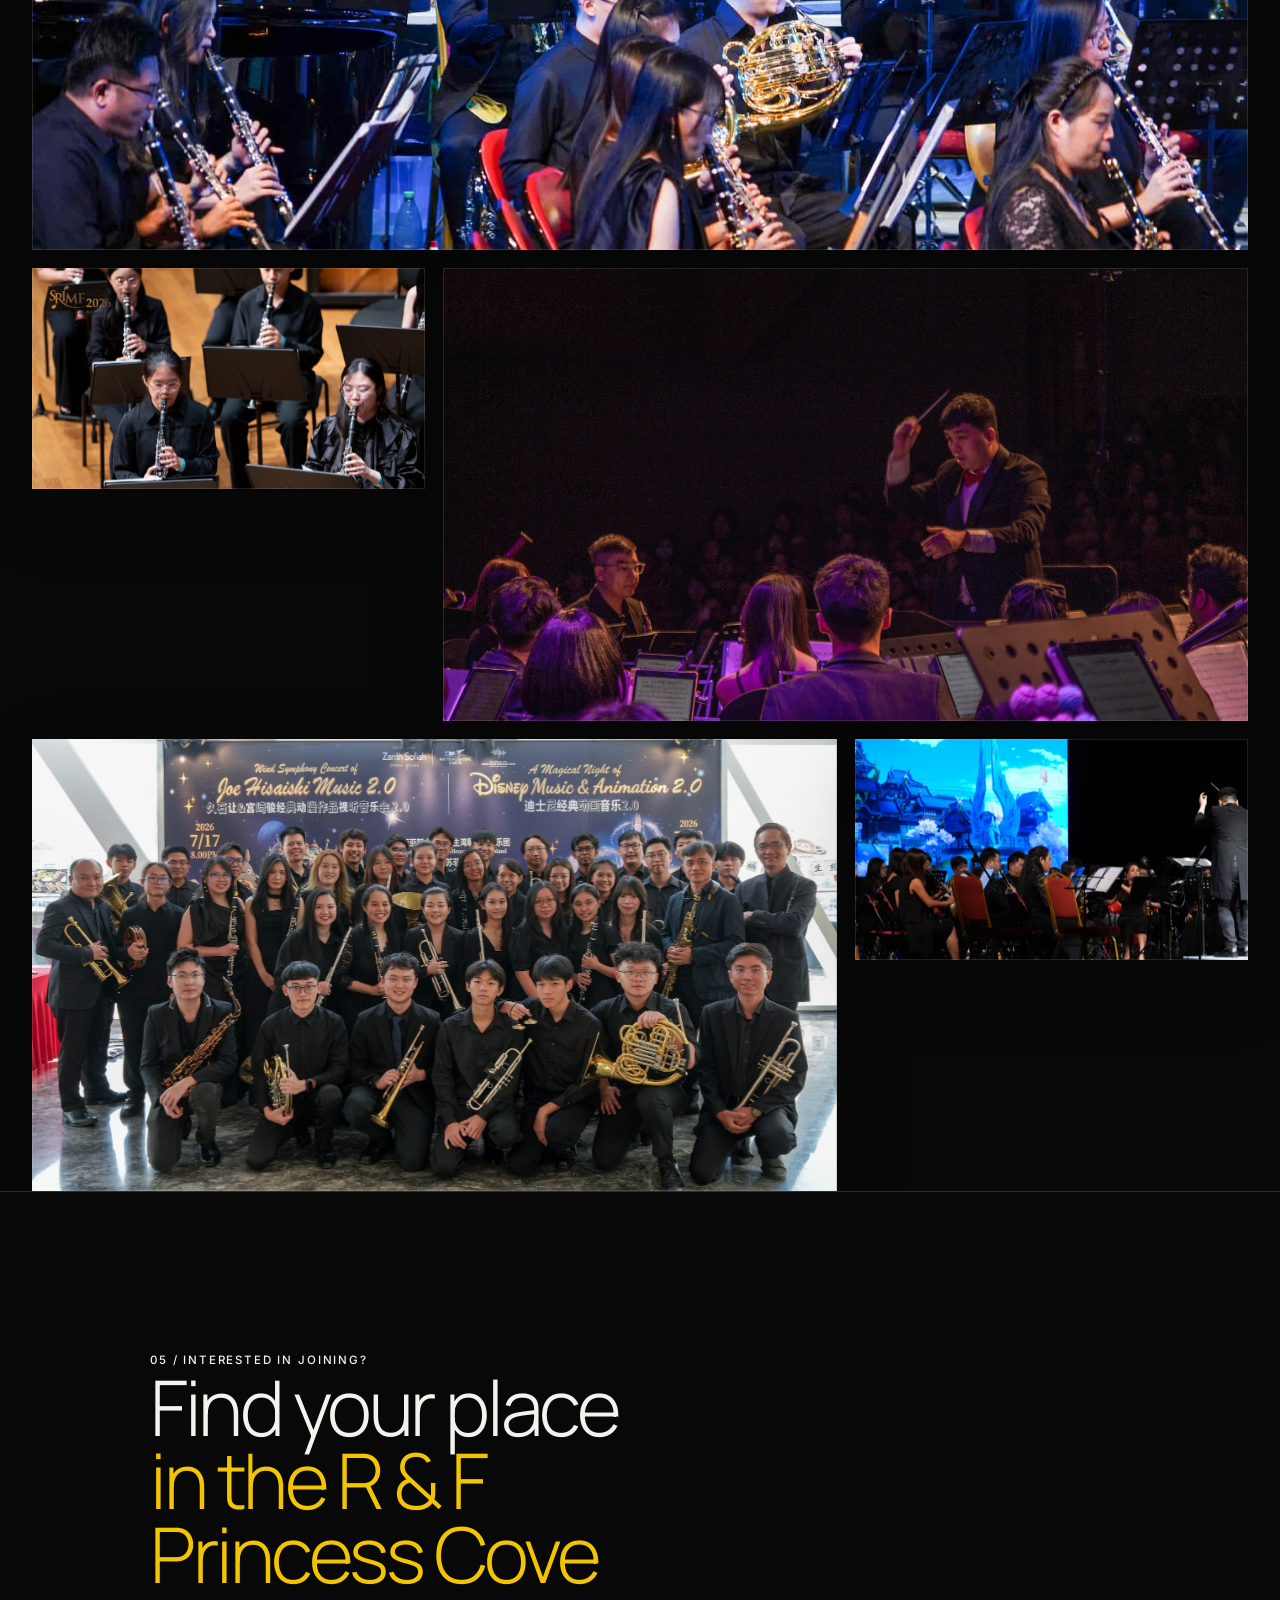
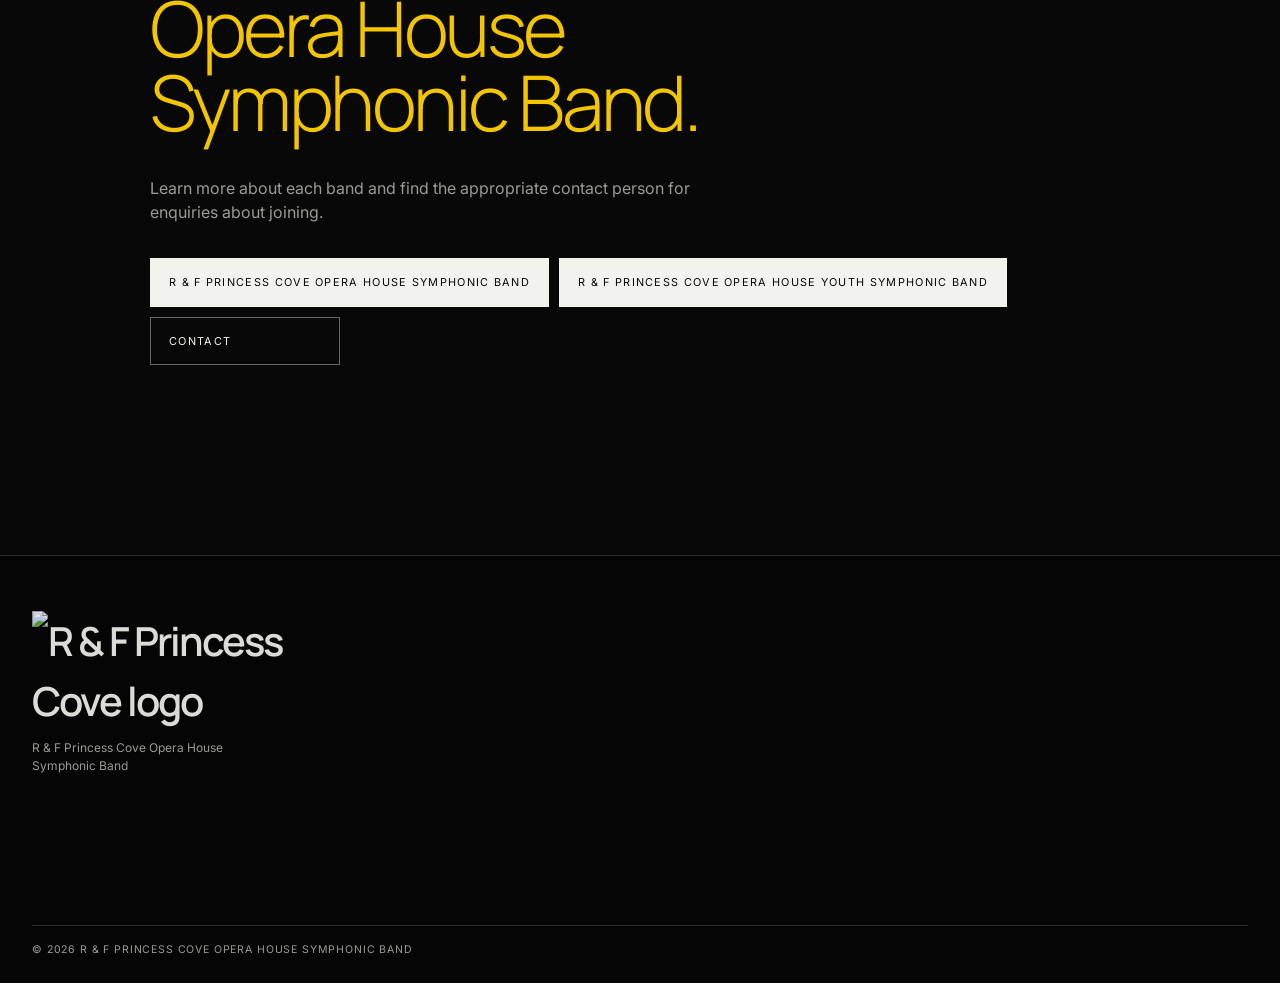
==== commit 9b58a0b8: "Update website" ====
--- a/index.html
+++ b/index.html
@@ -92,10 +92,10 @@
 <p class="section-note" data-bilingual="" data-en="Performance. Rehearsal. Community." data-zh="演出 · 排练 · 社群">Performance. Rehearsal. Community.</p>
 </div>
 <div class="gallery-grid">
-<div class="gallery-tile gallery-large media-placeholder"><img alt="R &amp; F Princess Cove Opera House Symphonic Band gallery placeholder" loading="lazy" src="assets/images/home/homeRD3.jpg"/></div>
+<div class="gallery-tile gallery-wide media-placeholder"><img alt="R &amp; F Princess Cove Opera House Symphonic Band gallery placeholder" loading="lazy" src="assets/images/home/homeRD3.jpg"/></div>
 <div class="gallery-tile gallery-small media-placeholder"><img alt="Youth Band gallery placeholder" loading="lazy" src="assets/images/home/homeRD4.jpeg"/></div>
-<div class="gallery-tile gallery-medium media-placeholder"><img alt="R &amp; F Princess Cove Opera House Symphonic Band rehearsal placeholder" loading="lazy" src="assets/images/home/homeRD5.jpg"/></div>
-<div class="gallery-tile gallery-wide media-placeholder"><img alt="Youth Band rehearsal placeholder" loading="lazy" src="assets/images/home/homeRD6.jpg"/></div>
+<div class="gallery-tile gallery-large media-placeholder"><img alt="R &amp; F Princess Cove Opera House Symphonic Band rehearsal placeholder" loading="lazy" src="assets/images/home/homeRD5.jpg"/></div>
+<div class="gallery-tile gallery-large media-placeholder"><img alt="Youth Band rehearsal placeholder" loading="lazy" src="assets/images/home/homeRD6.jpg"/></div>
 <div class="gallery-tile gallery-small media-placeholder"><img alt="R &amp; F Princess Cove Opera House Symphonic Band section placeholder" loading="lazy" src="assets/images/home/homeRD7.JPG"/></div>
 </div>
 </div>
@@ -128,6 +128,7 @@
 <script src="https://cdn.jsdelivr.net/npm/gsap@3.13.0/dist/ScrollTrigger.min.js"></script>
 <script src="js/language.js"></script>
 <script src="js/navigation.js"></script>
+<script src="js/hero-animations.js"></script>
 <script src="js/animations.js"></script>
 <script src="js/main.js"></script>
 </body>
--- a/css/components.css
+++ b/css/components.css
@@ -175,18 +175,11 @@
 }
 
 
-/* V7 header state */
-.site-header.is-scrolled {
-  background: rgba(8,8,8,.72);
-  backdrop-filter: blur(14px);
-  -webkit-backdrop-filter: blur(14px);
-}
+
 .site-header.is-scrolled::after { opacity: .8; }
 .menu-overlay { overscroll-behavior: contain; }
 .menu-links a[aria-current="page"] { color: var(--yellow); }
-@media (max-width: 700px) {
-  .site-header.is-scrolled { background: rgba(8,8,8,.82); }
-}
+
 
 /* V8 menu redesign ------------------------------------------------------- */
 .menu-overlay {
@@ -420,7 +413,7 @@
 
 /* V11 MENU: solid legibility over colourful photography */
 .site-header{z-index:120;mix-blend-mode:normal;background:linear-gradient(180deg,rgba(8,8,8,.76),rgba(8,8,8,0));border-bottom:1px solid rgba(243,243,238,.08);padding:20px 32px;}
-.site-header.is-scrolled{background:rgba(8,8,8,.86);}
+
 .header-controls{display:flex;align-items:center;gap:18px;}
 .language-toggle{order:1;background:transparent;border:0;color:var(--white);padding:7px 0;cursor:pointer;font:500 .68rem/1 var(--body);letter-spacing:.10em;}
 .language-toggle:hover{color:var(--yellow);}
--- a/css/home.css
+++ b/css/home.css
@@ -1,5 +1,5 @@
 .hero {
-  min-height: 180vh;
+  min-height: 145vh;
   position: relative;
   background: var(--black);
 }
@@ -9,7 +9,7 @@
   height: 100svh;
   overflow: hidden;
   transform-origin: center center;
-  border-radius: 0;
+
 }
 .hero-background img {
   height: 100%;
@@ -64,13 +64,13 @@
 .stat strong { display: block; font-family: var(--display); font-size: clamp(3.7rem, 8vw, 8rem); font-weight: 300; letter-spacing: -.07em; line-height: .85; }
 .stat span { display: block; margin-top: 18px; font-size: .68rem; letter-spacing: .13em; }
 
-.gallery { padding: 140px 0 180px; }
-.gallery-grid { display: grid; grid-template-columns: 1.2fr .8fr 1fr; gap: 18px; align-items: start; }
-.gallery-tile { min-height: 260px; }
-.gallery-large { grid-column: span 2; min-height: 620px; }
-.gallery-small { min-height: 300px; }
-.gallery-medium { min-height: 470px; }
-.gallery-wide { grid-column: span 2; min-height: 360px; }
+.gallery-grid {display: grid;grid-template-columns: repeat(12, 1fr);gap: 18px;align-items: start;}
+.gallery-tile {aspect-ratio: 16 / 9;overflow: hidden;min-height: 0;}
+.gallery-tile img {width: 100%;height: 100%;object-fit: cover;}
+.gallery-large {grid-column: span 8;}
+.gallery-medium {grid-column: span 6;}
+.gallery-small {grid-column: span 4;}
+.gallery-wide {grid-column: span 12;}
 
 .join { padding: 160px 0 190px; border-top: 1px solid var(--line); }
 .join-inner { max-width: 980px; }
@@ -86,32 +86,17 @@
 .footer-bottom { padding-top: 18px; border-top: 1px solid var(--line); display: flex; justify-content: space-between; gap: 20px; color: var(--gray); font-size: .65rem; }
 
 @media (max-width: 900px) {
-  .hero { min-height: 155vh; }
-  .hero-selector { grid-template-columns: 1fr; }
-  .band-option + .band-option { border-left: 0; padding-left: 0; }
-  .intro-grid { grid-template-columns: 1fr; gap: 20px; }
-  .intro-copy { padding-top: 0; }
-  .band-card, .band-card-youth { grid-template-columns: 1fr; gap: 32px; }
-  .band-card-youth .band-card-media { order: -1; }
-  .band-card-media { min-height: 450px; }
-  .stats-grid { grid-template-columns: 1fr 1fr; row-gap: 48px; }
-  .gallery-grid { grid-template-columns: 1fr 1fr; }
-  .gallery-large, .gallery-wide { grid-column: span 2; }
-}
+  .gallery-large {grid-column: span 8;}
+  .gallery-medium {grid-column: span 6;}
+  .gallery-small {grid-column: span 4;}
+  .gallery-wide {grid-column: span 12;}}
 
 @media (max-width: 620px) {
-  .hero-content { padding-top: 90px; }
-  .hero-title { font-size: clamp(4rem, 22vw, 7rem); }
-  .hero-background img { object-position: 55% center; }
-  .intro, .band-preview, .gallery { padding: 100px 0; }
-  .stats { padding: 90px 0; }
-  .gallery-grid { grid-template-columns: 1fr; }
-  .gallery-large, .gallery-wide { grid-column: auto; }
-  .gallery-large { min-height: 460px; }
-  .gallery-medium, .gallery-wide { min-height: 300px; }
-  .footer-top, .footer-bottom { flex-direction: column; }
-  .footer-top { padding-bottom: 55px; }
-}
+  .gallery-grid {grid-template-columns: 1fr;}
+  .gallery-large,
+  .gallery-medium,
+  .gallery-small,
+  .gallery-wide {grid-column: auto;}}
 
 /* V5 homepage refinement */
 .hero-background::after,
@@ -128,7 +113,6 @@
 .hero-background, .band-card-media, .gallery-tile, .band-gallery-tile, .sound-feature { position:relative; }
 .media-placeholder img { width:100%; height:100%; object-fit:cover; transition: transform 1.1s cubic-bezier(.16,1,.3,1), filter .5s ease; }
 .band-card-media:hover img, .gallery-tile:hover img, .band-gallery-tile:hover img, .sound-feature:hover img { transform:scale(1.045); filter:saturate(1.05); }
-.hero-background img { transform:scale(1.04); }
 .hero-selector { background:rgba(8,8,8,.24); backdrop-filter: blur(7px); }
 .band-option { min-height:66px; }
 .band-card { position:relative; }
@@ -219,14 +203,13 @@
 .band-card-media img, .gallery-tile img { transition: transform .8s cubic-bezier(.2,.65,.2,1), filter .6s ease; }
 .band-card:hover .band-card-media img, .gallery-tile:hover img { transform: scale(1.035); }
 .hero-stage-note { letter-spacing: .11em; }
-@media (max-width: 700px) {
-  .hero { min-height: 155vh; }
+@media (max-width: 900px) {
+  .hero {min-height: 155vh;}}
   .hero-content { padding-top: 12vh; }
   .hero-title { font-size: clamp(4rem, 20vw, 8rem); }
   .hero-selector { grid-template-columns: 1fr; }
   .band-option + .band-option { border-left: 0; padding-left: 0; }
-  .hero-background { height: 94svh; }
-}
+
 
 
 /* V11: real hero.jpg should display without any grey wash */
@@ -255,7 +238,7 @@
 .hero-selector { position: relative; z-index: 3; }
 .hero-content::after { z-index: -1; }
 @media (max-width: 700px) {
-  .hero { min-height: 165vh; }
+  .hero { min-height: 125vh; }
   .hero-content { padding-bottom: 9vh; }
   .hero-title { max-width: calc(100vw - 36px); font-size: clamp(2.15rem, 10.8vw, 4.4rem); }
 }
@@ -367,3 +350,31 @@
 .stats::before { left: -2.5vw; top: -1.15em; opacity: .035; font-size: clamp(7rem, 18vw, 20rem); }
 .join::before { left: -0.02em; top: -0.08em; opacity: .022; font-size: clamp(8rem, 22vw, 24rem); }
 @media (max-width: 620px) { .stats::before { left:-4vw; top:-.7em; } .join::before { left:-.04em; top:-.03em; } }
+
+@media (max-width: 620px) {
+
+  .hero-background {
+    position: sticky;
+    top: 76px;
+
+    width: calc(100vw - 24px);
+    height: auto;
+    aspect-ratio: 16 / 9;
+
+    margin-left: 12px;
+    margin-right: 12px;
+
+    border-radius: 18px;
+    overflow: hidden;
+  }
+
+  .hero-background img {
+    width: 100%;
+    height: 100%;
+    object-fit: cover;
+    object-position: center;
+  }
+}
+.hero {
+  min-height: 150vh;
+}
